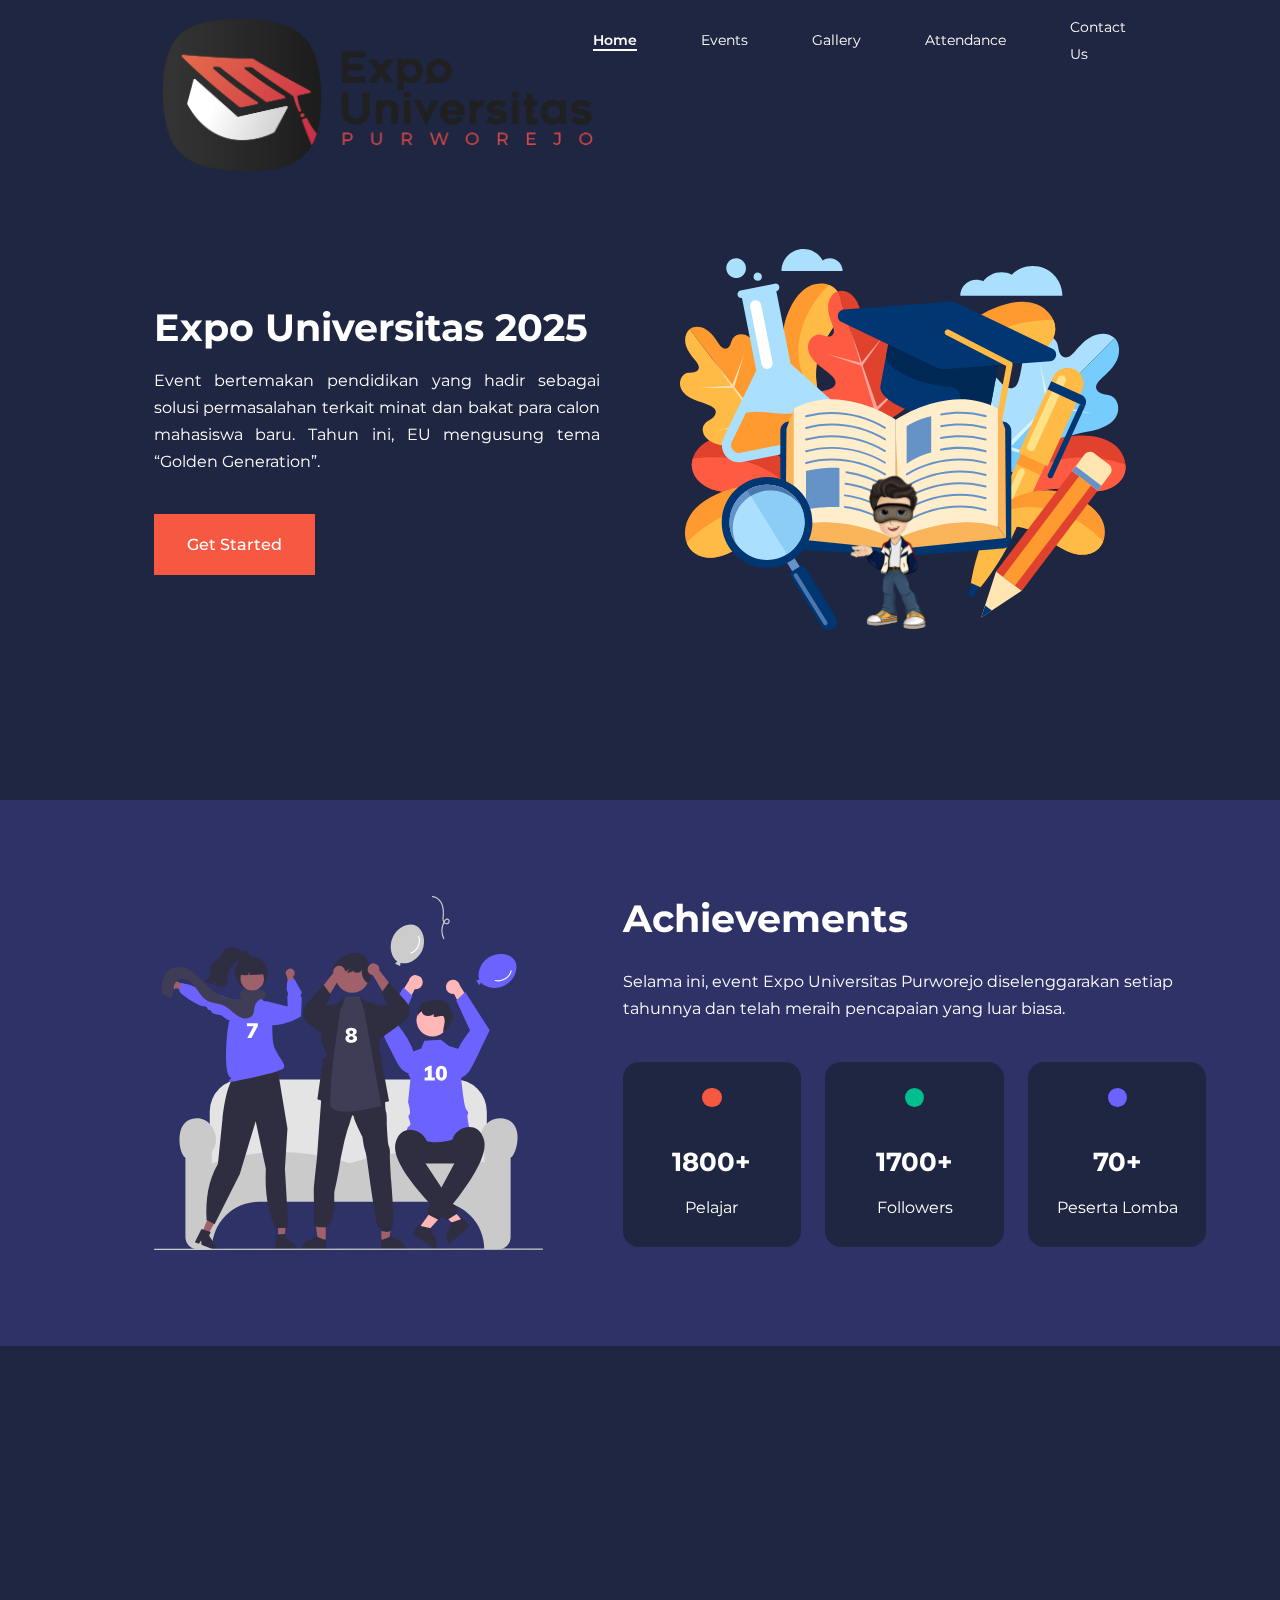
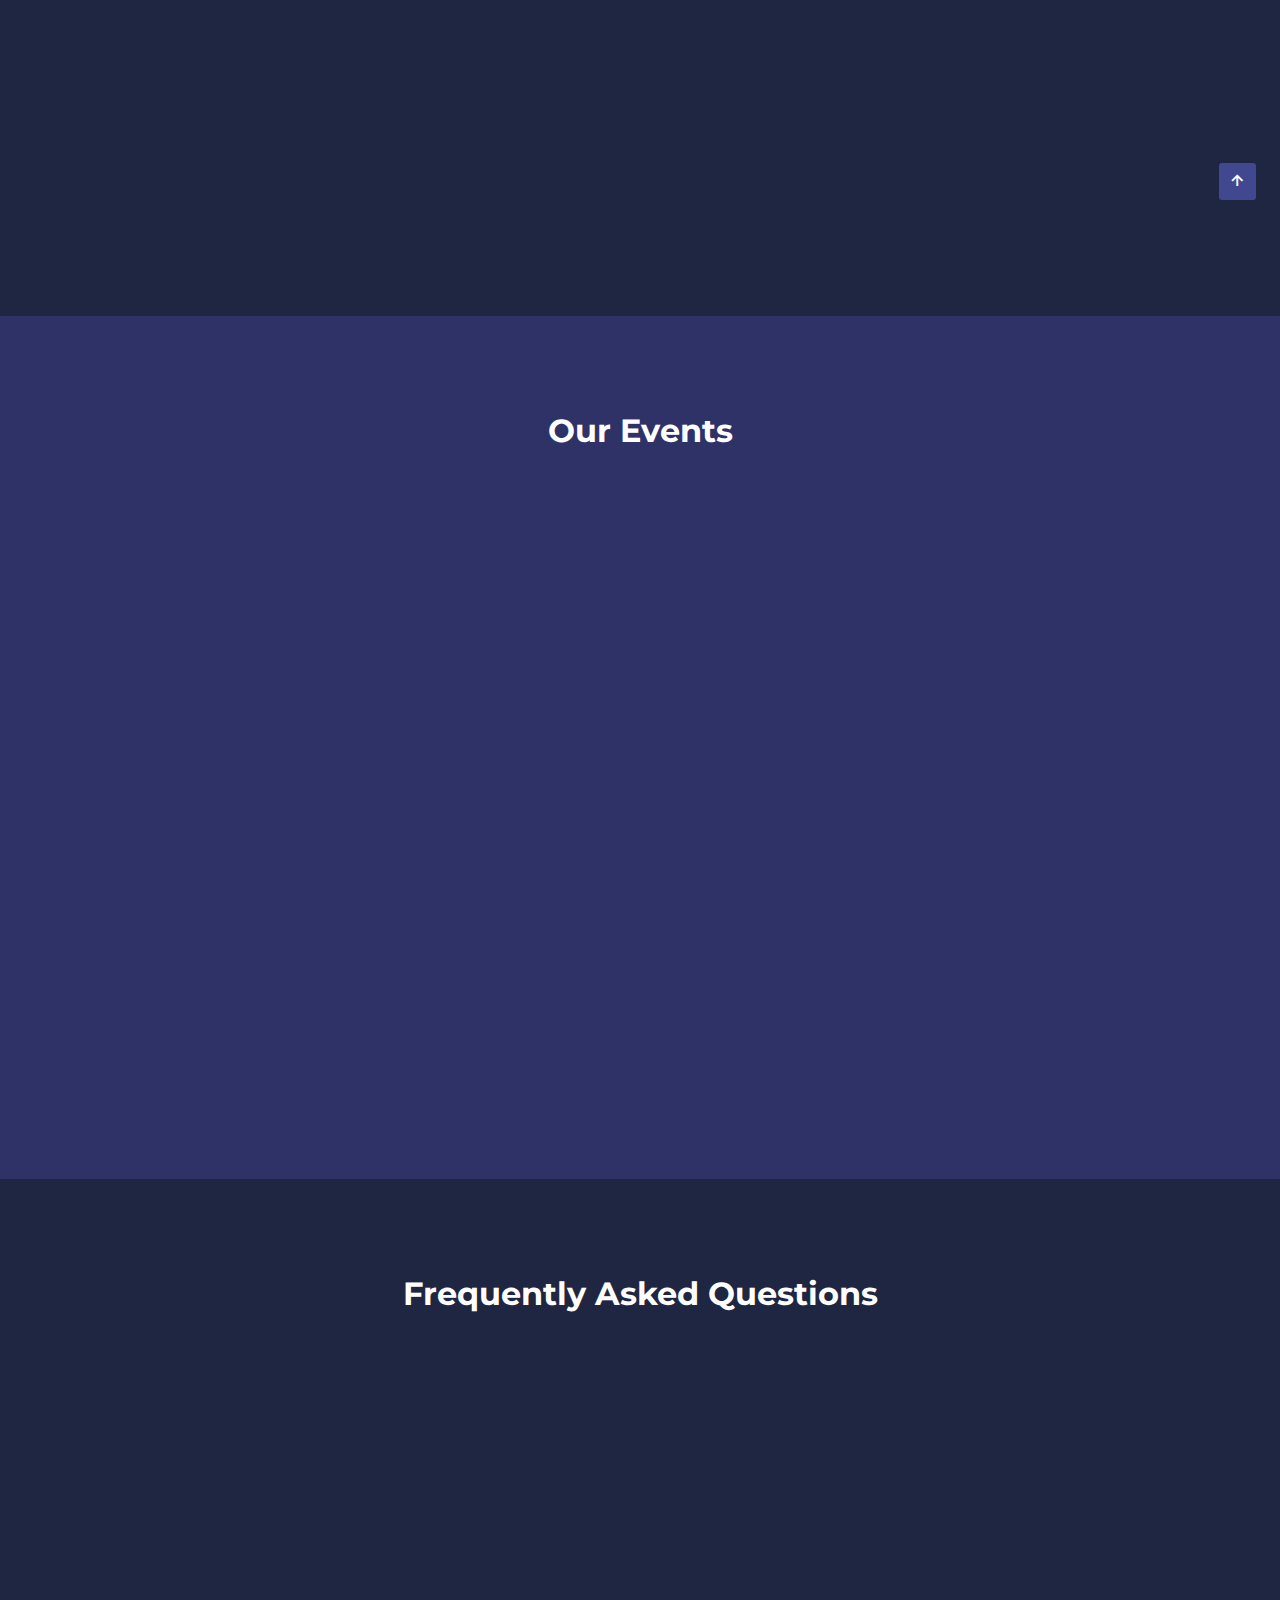
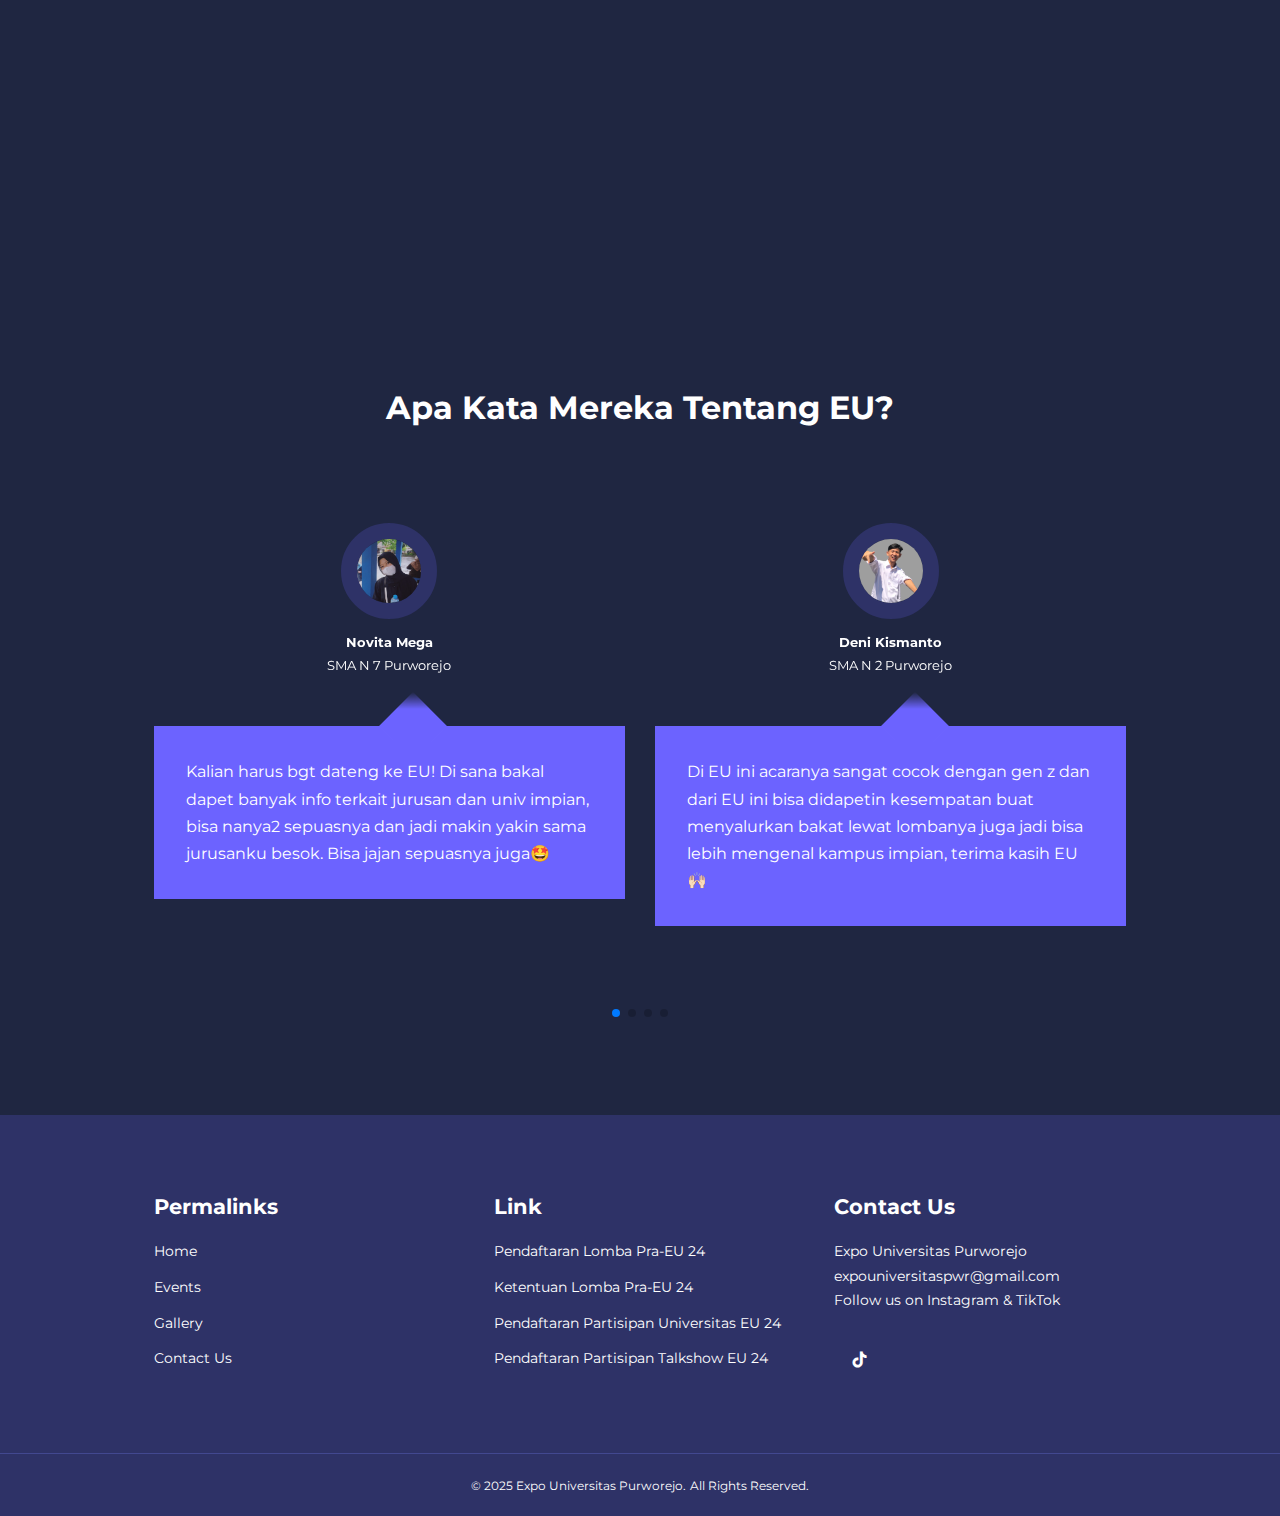
==== index.html @ 67b75760 "logo" ====
<!DOCTYPE html>
<html lang="en">
  <head>
    <meta charset="UTF-8" />
    <meta http-equiv="X-UA-Compatible" content="IE=edge" />
    <meta name="viewport" content="width=device-width, initial-scale=1.0" />
    <title>Expo Universitas 2025</title>

    <!--Icon Title-->
    <link rel="shorcut icon" href="./images/logoicon.png" />

    <!--Icon Scout CDN-->
    <link
      rel="stylesheet"
      href="https://unicons.iconscout.com/release/v4.0.0/css/line.css"
    />

    <!-- Box Icons (icon for tiktok only) -->
    <link
      href="https://unpkg.com/boxicons@2.1.4/css/boxicons.min.css"
      rel="stylesheet"
    />

    <!--Google Fonts-->
    <link rel="preconnect" href="https://fonts.googleapis.com" />
    <link rel="preconnect" href="https://fonts.gstatic.com" crossorigin />
    <link
      href="https://fonts.googleapis.com/css2?family=Montserrat:ital,wght@0,500;0,600;0,800;0,900;1,300;1,400&display=swap"
      rel="stylesheet"
    />

    <!--Swiper JS-->
    <link
      rel="stylesheet"
      href="https://cdn.jsdelivr.net/npm/swiper@8/swiper-bundle.min.css"
    />

    <link rel="stylesheet" href="./css/style.css" />
  </head>
  <body>
    <nav>
      <div class="container nav_container">
        <a class="navbar-brand" href="/">
          <img src="/images/logolama.png" alt="" />
        </a>
        <ul class="nav_menu">
          <li><a href="index.html" class="active_menu">Home</a></li>
          <li><a href="events.html">Events</a></li>
          <li><a href="gallery.html">Gallery</a></li>
          <li><a href="attendance.html">Attendance</a></li>
          <li><a href="contact.html">Contact Us</a></li>
        </ul>
        <button id="open-menu-button"><i class="uil uil-bars"></i></button>
        <button id="close-menu-button"><i class="uil uil-multiply"></i></button>
      </div>
    </nav>
    <!--=============================== END NAVBAR ======================================== -->

    <a href="#" class="scroll-top">
      <i class="bx bx-up-arrow-alt"></i>
    </a>
    <!--=============================== END SCROLL TOP ======================================== -->

    <header>
      <div class="container header_container">
        <div class="header_left">
          <h1>Expo Universitas 2025</h1>
          <p>
            Event bertemakan pendidikan yang hadir sebagai solusi permasalahan
            terkait minat dan bakat para calon mahasiswa baru. Tahun ini, EU
            mengusung tema “Golden Generation”.
          </p>
          <a href="events.html" class="btn btn-primary">Get Started</a>
        </div>

        <div class="header_right">
          <div class="header_right-image">
            <img src="./images/header-home.svg" alt="" />
          </div>
        </div>
      </div>
    </header>
    <!--=============================== END HEADER ======================================== -->

    <section class="about_achievements">
      <div class="container about_achievements-container">
        <div class="about_achievements-left">
          <img src="./images/about achievements.svg" alt="" />
        </div>

        <div class="about_achievements-right">
          <h1>Achievements</h1>
          <p>
            Selama ini, event Expo Universitas Purworejo diselenggarakan setiap
            tahunnya dan telah meraih pencapaian yang luar biasa.
          </p>
          <div class="achievements_cards">
            <article class="achievement_card">
              <span class="achievement_icon">
                <i class="uil uil-users-alt"></i>
              </span>
              <h3>1800+</h3>
              <p>Pelajar</p>
            </article>

            <article class="achievement_card">
              <span class="achievement_icon">
                <i class="uil uil-user-circle"></i>
              </span>
              <h3>1700+</h3>
              <p>Followers</p>
            </article>

            <article class="achievement_card">
              <span class="achievement_icon">
                <i class="uil uil-award"></i>
              </span>
              <h3>70+</h3>
              <p>Peserta Lomba</p>
            </article>
          </div>
        </div>
      </div>
    </section>

    <section class="about_coorperations">
      <div class="container about_coorperations-container">
        <div class="about_coorperation-left">
          <h1>Cooperation</h1>
          <p>
            Expo Universitas Purworejo telah bekerja sama dan dipercaya oleh
            banyak pihak dalam menyelenggarakan event setiap tahunnya.
          </p>
          <div class="coorperations_cards">
            <article class="coorperation_card">
              <span class="coorperation_icon">
                <i class="uil uil-university"></i>
              </span>
              <h3>25+</h3>
              <p>Universitas</p>
            </article>

            <article class="coorperation_card">
              <span class="coorperation_icon">
                <i class="uil uil-dollar-alt"></i>
              </span>
              <h3>15+</h3>
              <p>Sponsor</p>
            </article>

            <article class="coorperation_card">
              <span class="coorperation_icon">
                <i class="uil uil-user-arrows"></i>
              </span>
              <h3>13+</h3>
              <p>Media Partner</p>
            </article>
          </div>
        </div>

        <div class="about_coorperation-right">
          <img src="./images/about achievements.svg" />
        </div>
      </div>
    </section>
    <!--=============================== END ACHIEVEMENTS ======================================== -->

    <section class="courses">
      <h2>Our Events</h2>
      <div class="container courses_container">
        <article class="course_left">
          <div class="course_image">
            <img src="./images/lomba-banner.jpg" />
          </div>
          <div class="course_info">
            <h4>Lomba Expo Universitas 2025</h4>
            <p>
              Serangkaian perlombaan yang dilaksanakan sebelum pelaksanaan Expo
              Universitas Purworejo 2025. Terdapat tiga cabang lomba, yaitu
              poster digital, essay, dan konten video TikTok
            </p>
            <a href="events.html" class="btn btn-primary">Learn More</a>
          </div>
        </article>

        <article class="course_middle">
          <div class="course_image">
            <img src="./images/expo-banner.jpg" />
          </div>
          <div class="course_info">
            <h4>Expo Universitas Purworejo 2025</h4>
            <p>
              Event expo dari berbagai universitas di seluruh Indonesia. Mulai
              dari opening ceremony yang berisi parade universitas, penampilan
              tari, hingga talkshow dan pengumuman lomba
            </p>
            <a href="events.html#expo" class="btn btn-primary">Learn More</a>
          </div>
        </article>

        <article class="course_right">
          <div class="course_image">
            <img src="./images/talkshow-banner.jpg" />
          </div>
          <div class="course_info">
            <h4>Talkshow Expo Universitas Purworejo 2025</h4>
            <p>
              Talkshow yang diselenggarakan pada event Expo Universitas
              Purworejo 2025 dengan menghadirkan tamu pembicara yang super kece
            </p>
            <a href="events.html#talkshow" class="btn btn-primary"
              >Learn More</a
            >
          </div>
        </article>
      </div>
    </section>
    <!--=============================== END COURSE ======================================== -->

    <section class="faqs">
      <h2>Frequently Asked Questions</h2>
      <div class="container faqs_container">
        <article class="faq">
          <div class="faq_icon"><i class="uil uil-plus"></i></div>
          <div class="question_answer">
            <h4>Apakah untuk mengikuti lomba terdapat biaya pendaftaran?</h4>
            <p>
              Tidak. Perlombaan diadakan secara gratis tanpa dipungut biaya apa
              pun.
            </p>
          </div>
        </article>

        <article class="faq">
          <div class="faq_icon"><i class="uil uil-plus"></i></div>
          <div class="question_answer">
            <h4>Kapan Expo Universitas Purworejo akan dilaksanakan?</h4>
            <p>
              Expo Universitas Purworejo 2025 akan dilaksanakan pada tanggal
              13-14 Januari 2025 mendatang.
            </p>
          </div>
        </article>

        <article class="faq">
          <div class="faq_icon"><i class="uil uil-plus"></i></div>
          <div class="question_answer">
            <h4>Di mana acara Expo Universitas Purworejo dilaksanakan?</h4>
            <p>
              Expo Universitas Purworejo 2025 akan dilaksanakan di gedung Wisma
              Budaya SMAN 7 Purworejo.
            </p>
          </div>
        </article>

        <article class="faq">
          <div class="faq_icon"><i class="uil uil-plus"></i></div>
          <div class="question_answer">
            <h4>
              Apakah acara Expo Universitas Purworejo hanya ditujukan untuk
              pelajar?
            </h4>
            <p>
              Tentu tidak. Semua kalangan mulai dari pelajar, mahasiswa, hingga
              masyarakat umum diperbolehkan untuk menghadiri acara.
            </p>
          </div>
        </article>

        <article class="faq">
          <div class="faq_icon"><i class="uil uil-plus"></i></div>
          <div class="question_answer">
            <h4>Berapa harga tiket masuk ke Expo Universitas Purworejo?</h4>
            <p>
              Gratis. Tidak ada HTM untuk mengunjungi Expo Universitas Purworejo
              2025.
            </p>
          </div>
        </article>

        <article class="faq">
          <div class="faq_icon"><i class="uil uil-plus"></i></div>
          <div class="question_answer">
            <h4>Berapa banyak jumlah stand universitas yang ada?</h4>
            <p>
              Pada Expo Universitas Purworejo 2025 ini, terdapat 25+ stand
              universitas dari seluruh Indonesia.
            </p>
          </div>
        </article>
      </div>
    </section>

    <!--=============================== END FAQS ======================================== -->

    <section class="container testimonials_container swiper mySwiper">
      <h2>Apa Kata Mereka Tentang EU?</h2>
      <div class="swiper-wrapper">
        <article class="testimonial swiper-slide">
          <div class="avatar">
            <img src="./images/novitamega.jpg" />
          </div>
          <div class="testimonial_info">
            <h5>Novita Mega</h5>
            <small>SMA N 7 Purworejo</small>
          </div>
          <div class="testimonial_body">
            <p>
              Kalian harus bgt dateng ke EU! Di sana bakal dapet banyak info
              terkait jurusan dan univ impian, bisa nanya2 sepuasnya dan jadi
              makin yakin sama jurusanku besok. Bisa jajan sepuasnya juga🤩
            </p>
          </div>
        </article>

        <article class="testimonial swiper-slide">
          <div class="avatar">
            <img src="./images/deniskismanto.jpg" />
          </div>
          <div class="testimonial_info">
            <h5>Deni Kismanto</h5>
            <small>SMA N 2 Purworejo</small>
          </div>
          <div class="testimonial_body">
            <p>
              Di EU ini acaranya sangat cocok dengan gen z dan dari EU ini bisa
              didapetin kesempatan buat menyalurkan bakat lewat lombanya juga
              jadi bisa lebih mengenal kampus impian, terima kasih EU🙌🏻
            </p>
          </div>
        </article>

        <article class="testimonial swiper-slide">
          <div class="avatar">
            <img src="./images/aqilarizqyandra.jpg" />
          </div>
          <div class="testimonial_info">
            <h5>Aqila Rizqyandra</h5>
            <small>SMA N 1 Purworejo</small>
          </div>
          <div class="testimonial_body">
            <p>
              EU 2024 asikkk bangettt. Di sini aku jadi bisa dapetin banyak
              banget insight baru tentang universitas-universitas dan jadi punya
              gambaran tentang serba serbi masuk perguruan tinggi. Selain itu,
              aku juga dapet banyak pengalaman dan pastinya temen-temen baru
              yang super asik dari sekolah-sekolah lain👏🏻👏🏻👏🏻
            </p>
          </div>
        </article>

        <article class="testimonial swiper-slide">
          <div class="avatar">
            <img src="./images/upikmaulia.jpg" />
          </div>
          <div class="testimonial_info">
            <h5>Upik Maulia</h5>
            <small>SMK N 2 Purworejo</small>
          </div>
          <div class="testimonial_body">
            <p>
              EU 2024 seru polll. Stand univnya lucu-lucu, kakaknya jelasin juga
              sabar + jelas bangett. Cocok banget buat nambah-nambah informasi
              terkait universitas yang ada. Acara talk show juga seru dan
              kondusif jadi kita enjoy ngikutinnya. Dapet temen baru juga dari
              SMA/SMK lainnya. Paling penting stand makanannya enak-enak
              bangettt🥳🥳
            </p>
          </div>
        </article>

        <article class="testimonial swiper-slide">
          <div class="avatar">
            <img src="./images/fitriayu.jpg" />
          </div>
          <div class="testimonial_info">
            <h5>Fitri Ayu</h5>
            <small>SMA N 2 Purworejo</small>
          </div>
          <div class="testimonial_body">
            <p>
              Acara EXPO ini cukup seru karena ditujukan untuk para calon
              mahasiswa yang mau meneruskan ke PTN/PTS yang diimpikan sehingga
              kita bisa tanya jawab secara langsung dengan kakak-kakak yang
              bertugas. Selain itu, juga ada talkshow yang sangat inspiratif dan
              perlombaan menarik untuk ajang kembangkan bakat. Jadi, aku harap
              event EXPO ini terus berlanjut dan nggak mati, juga diharapkan
              lebih bagus dan kreatif.
            </p>
          </div>
        </article>
      </div>
      <div class="swiper-pagination"></div>
    </section>

    <!--=============================== END FAQS ======================================== -->

    <footer>
      <div class="container footer_container">
        <div class="footer_2">
          <h4>Permalinks</h4>
          <ul class="permalinks">
            <li><a href="index.html">Home</a></li>
            <li><a href="events.html">Events</a></li>
            <li><a href="gallery.html">Gallery</a></li>
            <li><a href="contact.html">Contact Us</a></li>
          </ul>
        </div>

        <div class="footer_3">
          <h4>Link</h4>
          <ul class="privacy">
            <li>
              <a
                href="https://bit.ly/PendaftaranLombaExpoUniversitas2025"
                target="_blank"
                >Pendaftaran Lomba Pra-EU 24</a
              >
            </li>
            <li>
              <a href="https://bit.ly/KetentuanLombaPraEU24" target="_blank"
                >Ketentuan Lomba Pra-EU 24</a
              >
            </li>
            <li>
              <a
                href="https://bit.ly/PendaftaranPartisipanUniversitasEU24"
                target="_blank"
                >Pendaftaran Partisipan Universitas EU 24</a
              >
            </li>
            <li>
              <a href="https://bit.ly/RegistrasiTalkshowEU24" target="_blank"
                >Pendaftaran Partisipan Talkshow EU 24</a
              >
            </li>
          </ul>
        </div>

        <div class="footer_4">
          <h4>Contact Us</h4>
          <p>Expo Universitas Purworejo</p>
          <p>expouniversitaspwr@gmail.com</p>
          <p>Follow us on Instagram & TikTok</p>

          <ul class="footer_socials">
            <li>
              <a
                href="https://www.instagram.com/expouniversitas2025/"
                target="_blank"
                ><i class="uil uil-instagram"></i
              ></a>
            </li>
            <li>
              <a
                href="https://www.tiktok.com/@expouniv_purworejo"
                target="_blank"
                ><i class="bx bxl-tiktok"></i
              ></a>
            </li>
            <li>
              <a href="https://www.youtube.com/" target="_blank"
                ><i class="uil uil-youtube"></i
              ></a>
            </li>
          </ul>
        </div>
      </div>
      <div class="footer_copyright">
        <small>&copy; 2025 Expo Universitas Purworejo.</small>
        <small> All Rights Reserved.</small>
      </div>
    </footer>

    <!-- Swiper JS -->
    <script src="https://cdn.jsdelivr.net/npm/swiper@8/swiper-bundle.min.js"></script>

    <!-- Scroll Reveal JS -->
    <script src="./scrollreveal.min.js"></script>

    <!-- Main JS -->
    <script src="./main.js"></script>

    <script>
      var swiper = new Swiper(".mySwiper", {
        slidesPerView: 1,
        spaceBetween: 30,
        freeMode: true,
        pagination: {
          el: ".swiper-pagination",
          clickable: true,
        },
        //when screen width is >= 600px
        breakpoints: {
          600: {
            slidesPerView: 2,
          },
        },
      });
    </script>
  </body>
</html>
---- css/style.css ----
* {
  margin: 0;
  padding: 0;
  border: 0;
  outline: 0;
  text-decoration: none;
  list-style: none;
  box-sizing: border-box;
}

:root {
  --color-primary: #6c63ff;
  --color-success: #00bf8e;
  --color-warning: #f7c94b;
  --color-danger: #f75842;
  --color-danger-variant: rgba(247, 88, 66, 0.4);
  --color-white: #fff;
  --color-light: rgba(255, 255, 255, 0.7);
  --color-black: #000;
  --color-bg: #1f2641;
  --color-bg1: #2e3267;
  --color-bg2: #424890;

  --container-width-lg: 76%;
  --container-width-md: 90%;
  --container-width-sm: 94%;

  --transition: all 400ms ease;
}

html {
  scroll-behavior: smooth;
}

body {
  font-family: "Montserrat", sans-serif;
  line-height: 1.7;
  color: var(--color-white);
  background: var(--color-bg);
}

.container {
  width: var(--container-width-lg);
  margin: 0 auto;
}

section {
  padding: 6rem 0;
}

section h2 {
  text-align: center;
  margin-bottom: 4rem;
}

h1,
h2,
h3,
h4,
h5 {
  line-height: 1.2;
}

h1 {
  font-size: 2.4rem;
}

h2 {
  font-size: 2rem;
}

h3 {
  font-size: 1.6rem;
}

h4 {
  font-size: 1.3rem;
}

a {
  color: var(--color-white);
}

img {
  width: 100%;
  display: block;
  object-fit: cover;
}

.btn {
  display: inline-block;
  background: var(--color-white);
  color: var(--color-black);
  padding: 1rem 2rem;
  border: 1px solid transparent;
  font-weight: 500;
  transition: var(--transition);
}

.btn:hover {
  background: transparent;
  color: var(--color-white);
  border-color: var(--color-white);
}

.btn-primary {
  background: var(--color-danger);
  color: var(--color-white);
}

.btn-secondary {
  background: transparent;
  color: var(--color-white);
}

/* ========================== NAVBAR ========================== */

nav {
  background: transparent;
  width: 100vw;
  height: 5rem;
  position: fixed;
  top: 0;
  z-index: 11;
}

/* change navbar styles on scroll using javascript */

.window-scroll {
  background: var(--color-primary);
  box-shadow: 0 1rem 2rem rgba(0, 0, 0, 0.2);
}

.nav_container {
  height: 100%;
  display: flex;
  justify-content: space-between;
  align-items: center;
}

.navbar-brand {
  height : 54px; 
  width : auto;
}

nav button {
  display: none;
}

.nav_menu {
  display: flex;
  align-items: center;
  gap: 4rem;
}

.nav_menu a {
  font-size: 0.9rem;
  transition: var(--transition);
}

.nav_menu a:hover {
  color: var(--color-bg2);
}

.nav_menu .active_menu {
  font-weight: 600;
  border-bottom: 2px solid white;
}

/* ---- SCROLL TOP ---- */
.scroll-top {
  position: fixed;
  bottom: -100%;
  right: 1.5rem;
}

.scroll-top .bx {
  padding: 8px;
  font-size: 1.3rem;
  color: var(--color-white);
  background: var(--color-bg2);
  border-radius: 0.2rem;
}

.scroll-top .bx:hover {
  background: var(--color-bg1);
  transition: 0.3s;
}

.scroll-active {
  bottom: 2rem;
  transition: 0.3s;
}

/* ========================== HEADER ========================== */
header {
  position: relative;
  top: 5rem;
  overflow: hidden;
  height: 80vh;
  margin-bottom: 5rem;
  text-align: justify;
}

.header_container {
  display: grid;
  grid-template-columns: 1fr 1fr;
  align-items: center;
  gap: 5rem;
  height: 100%;
}

.header_left p {
  margin: 1rem 0 2.4rem;
}

/* ========================== ACHIEVEMENTS ========================== */
.about_achievements {
  margin-top: 3rem;
  background: var(--color-bg1);
}

.about_coorperations {
  margin-top: 1.5rem;
}

.about_achievements-container {
  display: grid;
  grid-template-columns: 40% 60%;
  gap: 5rem;
}

.about_coorperations-container {
  display: grid;
  grid-template-columns: 60% 40%;
  gap: 5rem;
}

.about_achievements-right > p {
  margin: 1.6rem 0 2.5rem;
}

.about_coorperation-left > p {
  margin: 1.6rem 0 2.5rem;
}

.achievements_cards,
.coorperations_cards {
  display: grid;
  grid-template-columns: repeat(3, 1fr);
  gap: 1.5rem;
}

.achievement_card {
  background: var(--color-bg);
  padding: 1.6rem;
  border-radius: 1rem;
  text-align: center;
  transition: var(--transition);
}
.coorperation_card {
  background: var(--color-bg1);
  padding: 1.6rem;
  border-radius: 1rem;
  text-align: center;
  transition: var(--transition);
}

.achievement_card:hover,
.coorperation_card:hover {
  background: var(--color-bg2);
  box-shadow: 0 3rem 3rem rgba(0, 0, 0, 0.3);
}

.achievement_icon,
.coorperation_icon {
  background: var(--color-danger);
  padding: 0.6rem;
  border-radius: 1rem;
  display: inline-block;
  margin-bottom: 2rem;
  font-size: 2rem;
}

.achievement_card:nth-child(2) .achievement_icon,
.coorperation_card:nth-child(2) .coorperation_icon {
  background: var(--color-success);
}

.achievement_card:nth-child(3) .achievement_icon,
.coorperation_card:nth-child(3) .coorperation_icon {
  background: var(--color-primary);
}

.achievement_card p,
.coorperation_card p {
  margin-top: 1rem;
}

/* ========================== POPULAR COURSE ========================== */
.courses {
  background: var(--color-bg1);
}

.courses_container {
  display: grid;
  grid-template-columns: repeat(3, 1fr);
  gap: 2rem;
}

.course_left {
  background: var(--color-bg);
  text-align: center;
  border: 1px solid transparent;
  transition: var(--transition);
}

.course_middle {
  background: var(--color-bg);
  text-align: center;
  border: 1px solid transparent;
  transition: var(--transition);
}

.course_right {
  background: var(--color-bg);
  text-align: center;
  border: 1px solid transparent;
  transition: var(--transition);
}

.course_left:hover {
  background: transparent;
  border-color: var(--color-primary);
}

.course_middle:hover {
  background: transparent;
  border-color: var(--color-primary);
}

.course_right:hover {
  background: transparent;
  border-color: var(--color-primary);
}

.course_info {
  padding: 2rem;
}

.course_info p {
  margin: 1.2rem 0 2rem;
  font-size: 0.9rem;
}

/* ========================== FAQs ========================== */
.faqs {
  background: var(--color-bg);
}

.faqs_container {
  display: grid;
  grid-template-columns: 1fr 1fr;
  gap: 1rem;
}

.faq {
  padding: 2rem;
  display: flex;
  align-items: center;
  gap: 1.4rem;
  height: fit-content;
  background-color: var(--color-primary);
  cursor: pointer;
}

.faq h4 {
  font-size: 1rem;
  line-height: 2.2;
}

.faq_icon {
  align-self: flex-start;
  font-size: 1.2rem;
}

.faq p {
  margin-top: 0.8rem;
  display: none;
}

.faq.open p {
  display: block;
}

/* ========================== TESTIMONIALS ========================== */
.testimonials_container {
  overflow-x: hidden;
  position: relative;
  margin-top: 5rem;
  margin-bottom: 5rem;
}

.testimonial {
  padding-top: 2rem;
}

.avatar {
  width: 6rem;
  height: 6rem;
  border-radius: 50%;
  overflow: hidden;
  margin: 0 auto 1rem;
  border: 1rem solid var(--color-bg1);
}

.testimonial_info {
  text-align: center;
}

.testimonial_body {
  background: var(--color-primary);
  padding: 2rem;
  margin-top: 3rem;
  position: relative;
}

.testimonial_body::before {
  content: "";
  display: block;
  background: linear-gradient(
    135deg,
    transparent,
    var(--color-primary),
    var(--color-primary),
    var(--color-primary),
    var(--color-primary)
  );
  width: 3rem;
  height: 3rem;
  position: absolute;
  left: 50%;
  top: -1.5rem;
  transform: rotate(45deg);
}

/* ========================== FOOTER ========================== */
footer {
  background: var(--color-bg1);
  padding-top: 5rem;
  font-size: 0.9rem;
}

.footer_container {
  display: grid;
  grid-template-columns: repeat(3, 1fr);
  gap: 3rem;
}

.footer_container > div h4 {
  margin-bottom: 1.2rem;
}

.footer_1 p {
  margin: 0 0 2rem;
}

footer ul li {
  margin-bottom: 0.7rem;
}

footer ul li a:hover {
  text-decoration: underline;
}

.footer_socials {
  display: flex;
  gap: 1rem;
  font-size: 1.2rem;
  margin-top: 2rem;
}

.footer_copyright {
  text-align: center;
  margin-top: 4rem;
  padding: 1.2rem 0;
  border-top: 1px solid var(--color-bg2);
}

/* ============== MEDIA QUERY (TABLETS) =============== */

@media screen and (max-width: 1024px) {
  .container {
    width: var(--container-width-md);
  }

  h1 {
    font-size: 2.2rem;
  }

  h2 {
    font-size: 1.7rem;
  }

  h3 {
    font-size: 1.4rem;
  }

  h4 {
    font-size: 1.2rem;
  }

  /* ================ NAVBAR ====================*/
  nav button {
    display: inline-block;
    background: transparent;
    font-size: 1.8rem;
    color: var(--color-white);
    cursor: pointer;
  }

  nav button#close-menu-button {
    display: none;
  }

  .nav_menu {
    position: fixed;
    top: 5rem;
    right: 5%;
    height: fit-content;
    width: 18rem;
    flex-direction: column;
    gap: 0;
    display: none;
  }

  .nav_menu li {
    width: 100%;
    height: 5.8rem;
    /* animation: animateNavItems 400ms linear forwards;
    transform-origin: top right;
    opacity: 0; */
  }

  /* .nav_menu li:nth-child(2) {
    animation-delay: 200ms;
  }

  .nav_menu li:nth-child(3) {
    animation-delay: 400ms;
  }

  .nav_menu li:nth-child(4) {
    animation-delay: 600ms;
  }

  .nav_menu li:nth-child(5) {
    animation-delay: 800ms;
  }

  @keyframes animateNavItems {
    0% {
      transform: rotateZ(-90deg) rotateX(90deg) scale(0.1);
    }

    100% {
      transform: rotateZ(0) rotateX(0) scale(1);
      opacity: 1;
    }
  } */

  .nav_menu li a {
    background: var(--color-primary);
    box-shadow: -4rem 6rem 10rem rgba(0, 0, 0, 0.4);
    width: 100%;
    height: 100%;
    display: grid;
    place-items: center;
  }

  .nav_menu li a:hover {
    background: var(--color-bg2);
    color: var(--color-white);
  }

  /* ================ HEADER ====================*/
  header {
    height: 100%;
    margin-bottom: 4rem;
  }

  .header_container {
    gap: 0;
    padding-bottom: 3rem;
  }

  /* ================ POPULAR COURSES ====================*/
  .courses {
    margin-top: 0;
  }

  .courses_container {
    grid-template-columns: 1fr 1fr;
  }

  /* ================ FAQs ====================*/
  .faqs_container {
    grid-template-columns: 1fr;
  }

  .faq {
    padding: 1.5rem;
  }

  /* ================ FOOTER ====================*/
  .footer_container {
    grid-template-columns: 1fr 1fr;
  }
}

/* ============== MEDIA QUERY (PHONES) =============== */
@media screen and (max-width: 600px) {
  .container {
    width: var(--container-width-sm);
    overflow-x: hidden;
  }

  /* ================ NAVBAR ====================*/
  .nav_menu {
    right: 3%;
  }

  /* ================ HEADER ====================*/
  header {
    height: 100vh;
  }

  .header_container {
    grid-template-columns: 1fr;
    text-align: center;
    margin-top: 0;
  }

  .header_left p {
    margin-bottom: 1.3rem;
  }

  /* ================ ACHIEVEMENTS ====================*/
  .achievements_cards,
  .coorperations_cards {
    grid-template-columns: 1fr 1fr;
    gap: 0.7rem;
  }

  .about_achievements-container {
    overflow: hidden;
  }

  /* ================ POPULAR COURSES ====================*/
  .courses_container {
    grid-template-columns: 1fr;
  }

  /* ================ TETIMONIALS ====================*/
  .testimonial_body {
    padding: 1.2rem;
  }

  /* ================ FOOTER ====================*/
  .footer_container {
    grid-template-columns: 1fr;
    text-align: center;
    gap: 2rem;
  }

  .footer_1 p {
    margin: 1rem auto;
  }

  .footer_socials {
    justify-content: center;
  }
}

/* ACHIEVEMENT RESPONSIVE */
@media screen and (max-width: 1024px) {
  .about_achievements,
  .abouot_coorperatons {
    margin-top: 2rem;
  }

  .about_achievements-container,
  .about_coorperations-container {
    grid-template-columns: 1fr;
    gap: 4rem;
  }

  .about_achievements-left,
  .about_coorperations-right {
    width: 80%;
    margin: 0 auto;
  }

  .team_container {
    grid-template-columns: repeat(3, 1fr);
    gap: 1.5rem;
  }

  .team_member {
    padding: 1rem;
  }
}
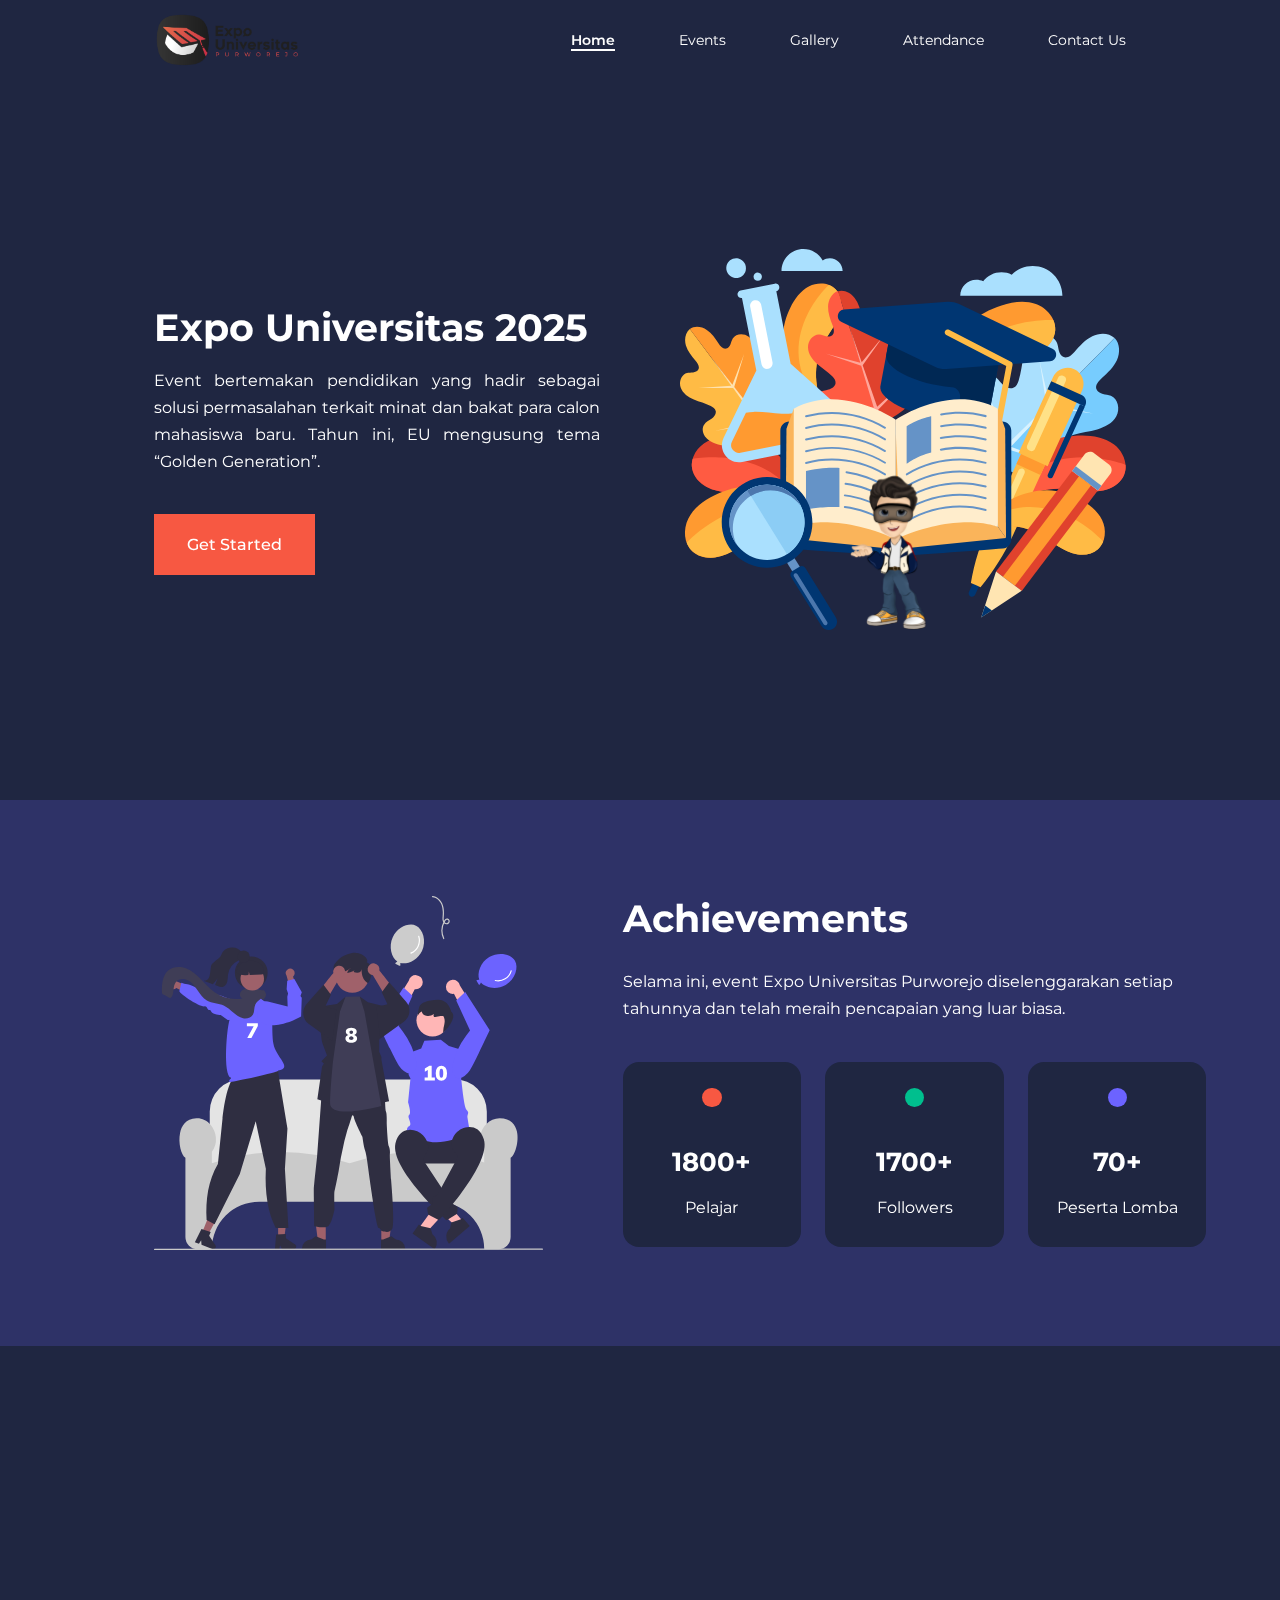
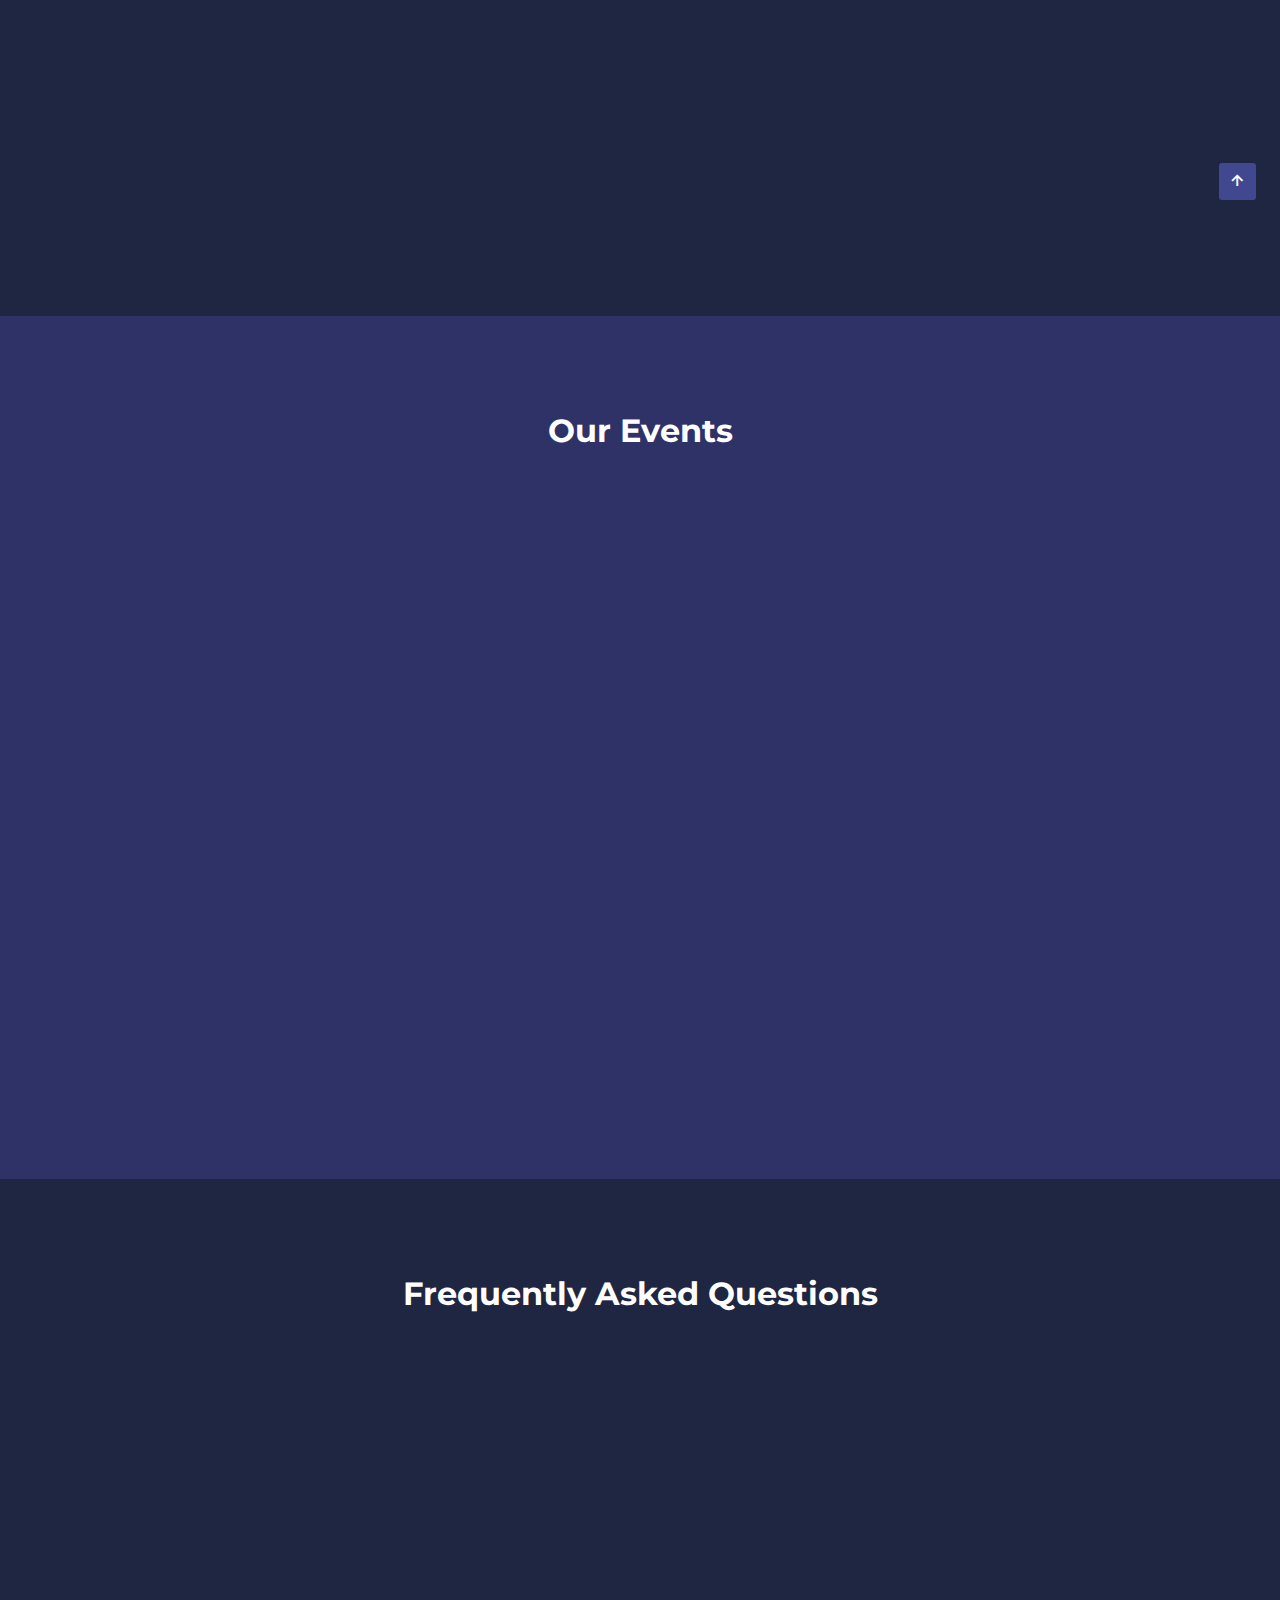
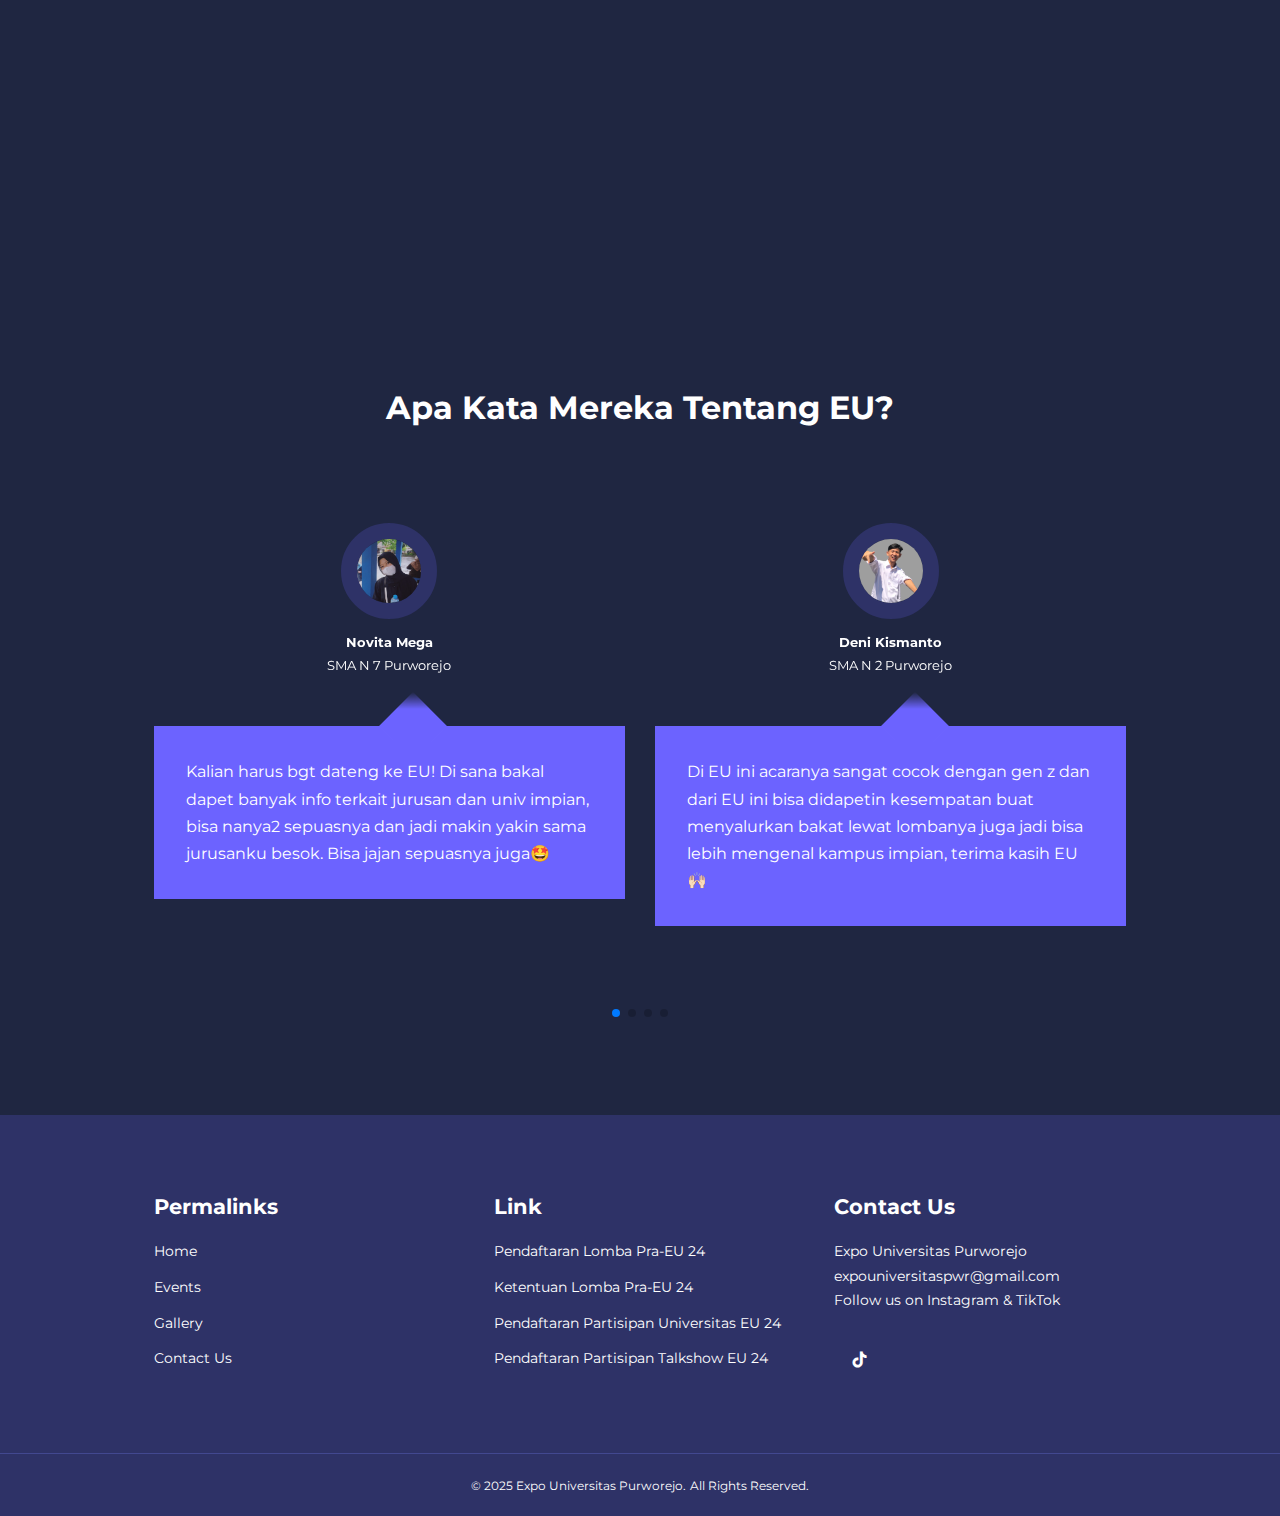
==== commit 04a8fb01: "logo" ====
--- a/index.html
+++ b/index.html
@@ -41,7 +41,7 @@
     <nav>
       <div class="container nav_container">
         <a class="navbar-brand" href="/">
-          <img src="/images/logolama.png" alt="" />
+          <img src="/images/logolama.png" alt="" height="54px" width="auto"/>
         </a>
         <ul class="nav_menu">
           <li><a href="index.html" class="active_menu">Home</a></li>
--- a/css/style.css
+++ b/css/style.css
@@ -136,11 +136,6 @@
   display: flex;
   justify-content: space-between;
   align-items: center;
-}
-
-.navbar-brand {
-  height : 54px; 
-  width : auto;
 }
 
 nav button {
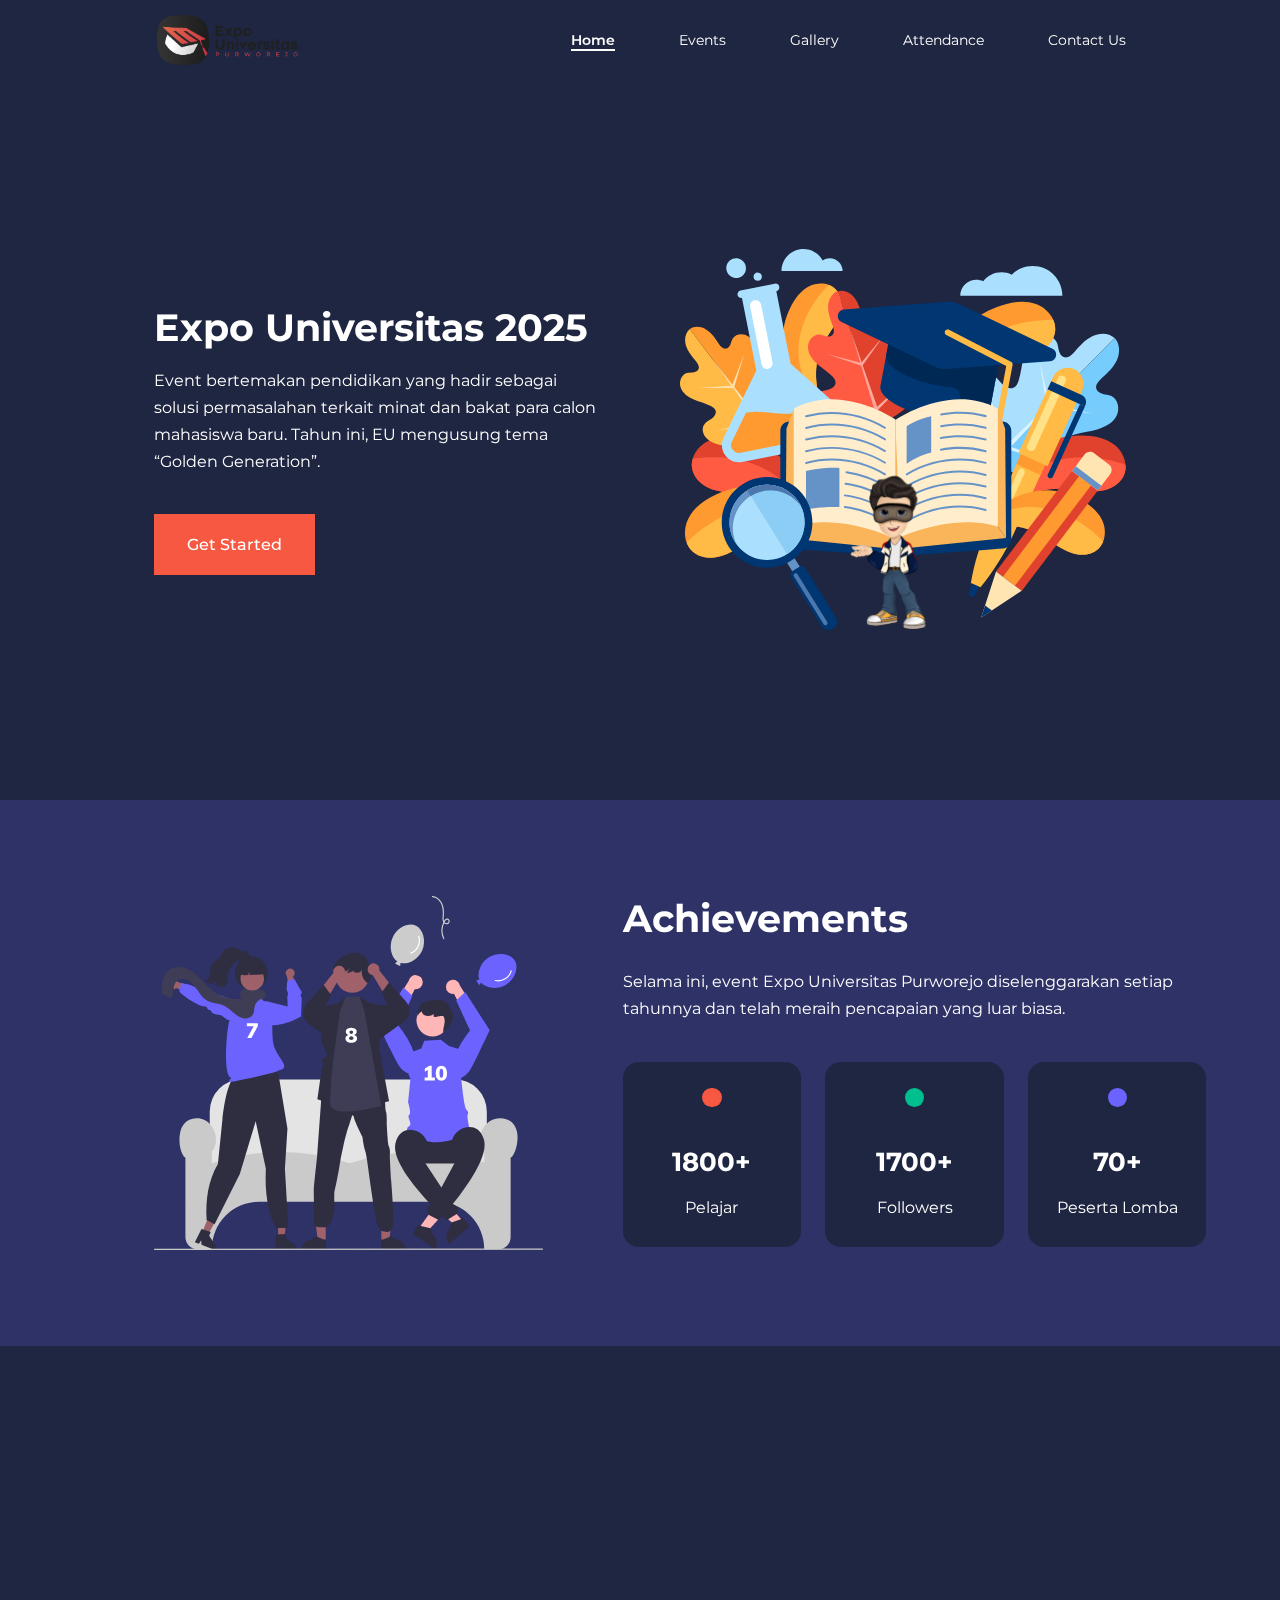
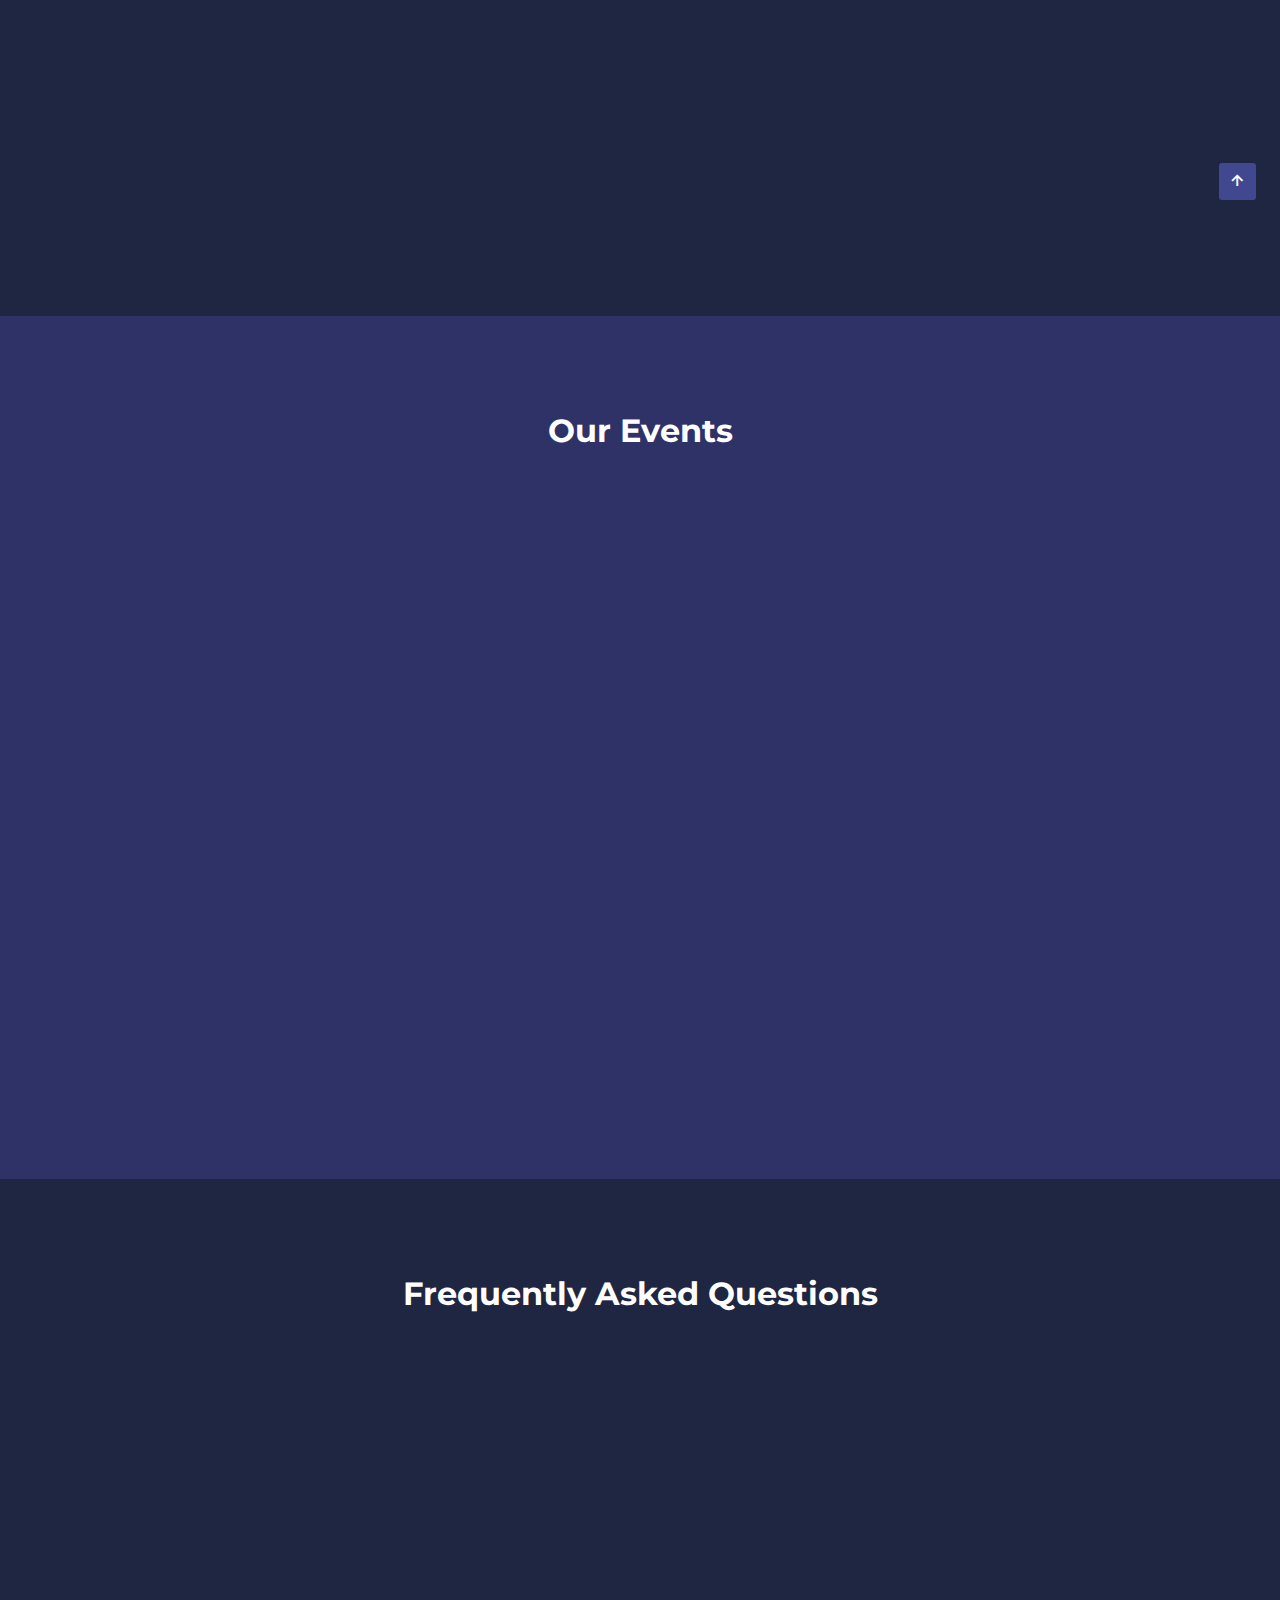
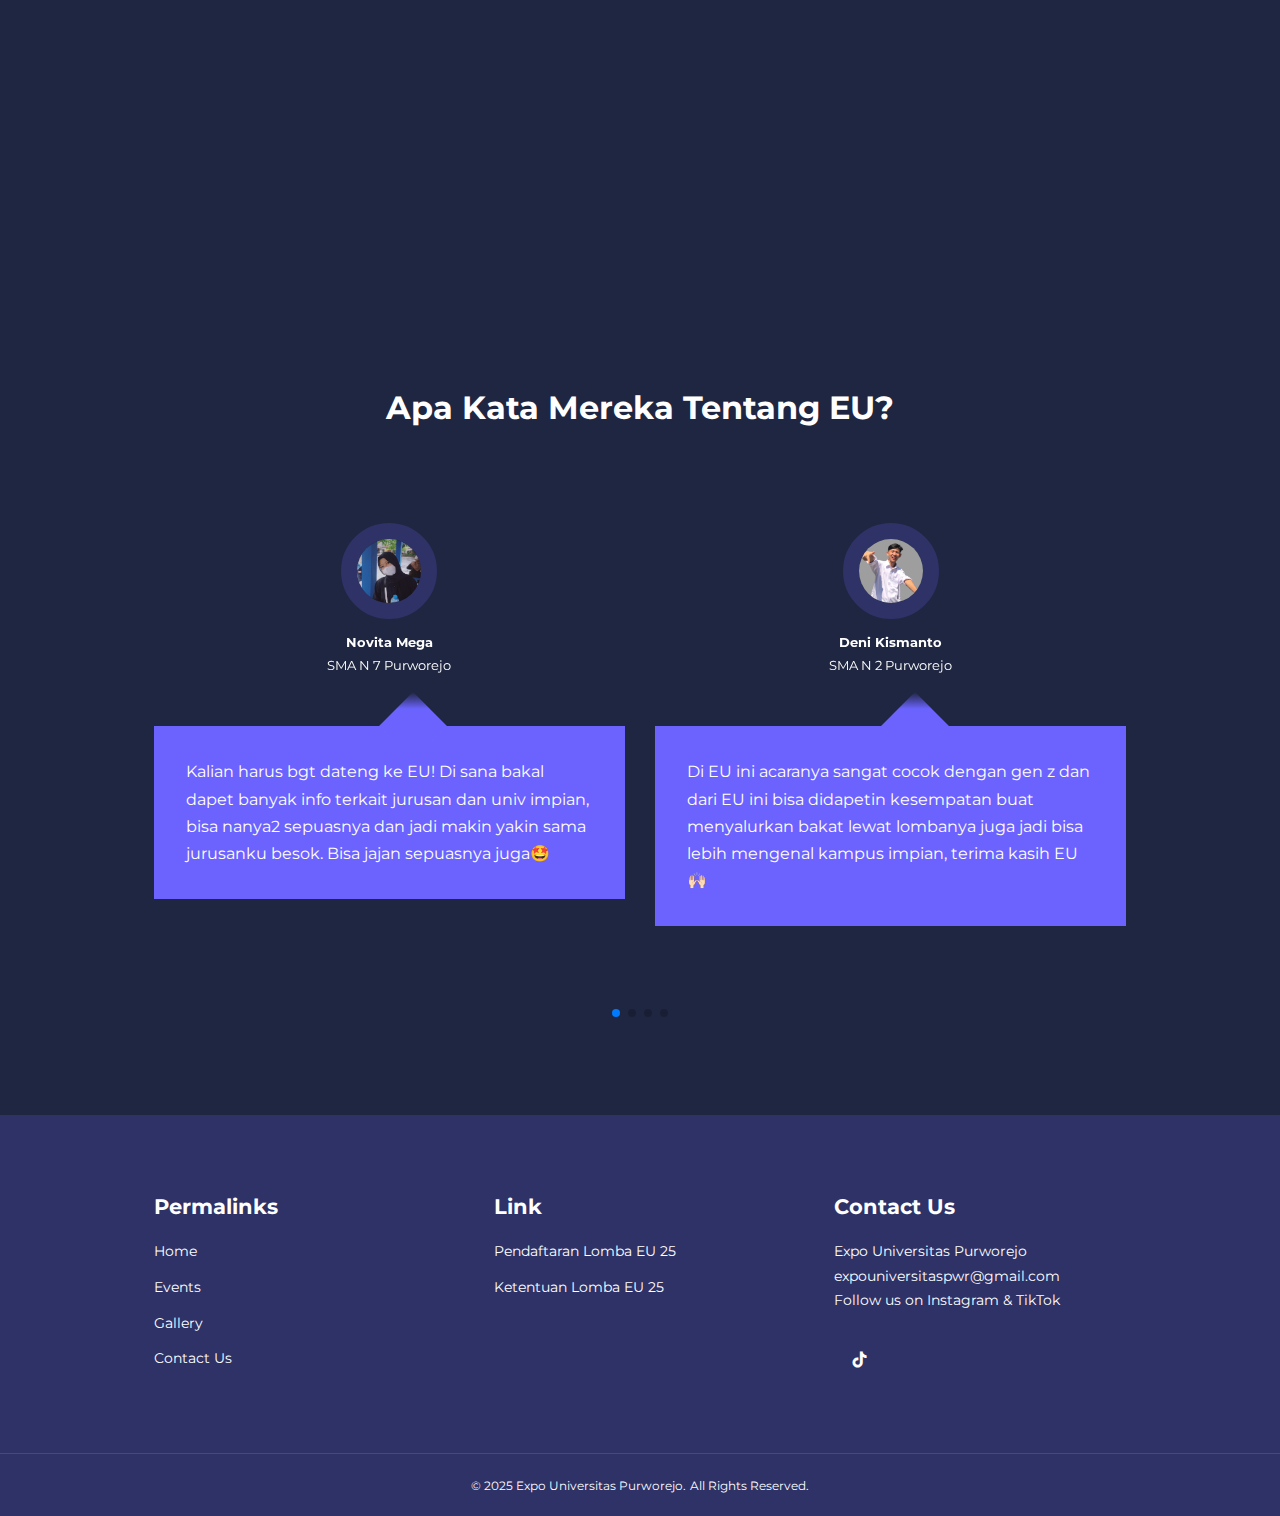
==== commit 420f57b9: "add link lomba" ====
--- a/index.html
+++ b/index.html
@@ -41,7 +41,7 @@
     <nav>
       <div class="container nav_container">
         <a class="navbar-brand" href="/">
-          <img src="/images/logolama.png" alt="" height="54px" width="auto"/>
+          <img src="/images/logolama.png" alt="" height="54px" width="auto" />
         </a>
         <ul class="nav_menu">
           <li><a href="index.html" class="active_menu">Home</a></li>
@@ -411,18 +411,16 @@
           <h4>Link</h4>
           <ul class="privacy">
             <li>
-              <a
-                href="https://bit.ly/PendaftaranLombaExpoUniversitas2025"
-                target="_blank"
-                >Pendaftaran Lomba Pra-EU 24</a
+              <a href="https://bit.ly/PendaftaranLombaEU2025" target="_blank"
+                >Pendaftaran Lomba EU 25</a
               >
             </li>
             <li>
-              <a href="https://bit.ly/KetentuanLombaPraEU24" target="_blank"
-                >Ketentuan Lomba Pra-EU 24</a
+              <a href="https://bit.ly/KetentuanLombaEU25" target="_blank"
+                >Ketentuan Lomba EU 25</a
               >
             </li>
-            <li>
+            <!-- <li>
               <a
                 href="https://bit.ly/PendaftaranPartisipanUniversitasEU24"
                 target="_blank"
@@ -433,7 +431,7 @@
               <a href="https://bit.ly/RegistrasiTalkshowEU24" target="_blank"
                 >Pendaftaran Partisipan Talkshow EU 24</a
               >
-            </li>
+            </li> -->
           </ul>
         </div>
 
--- a/css/style.css
+++ b/css/style.css
@@ -111,6 +111,7 @@
 .btn-secondary {
   background: transparent;
   color: var(--color-white);
+  border: 1px solid var(--color-white);
 }
 
 /* ========================== NAVBAR ========================== */
@@ -194,7 +195,6 @@
   overflow: hidden;
   height: 80vh;
   margin-bottom: 5rem;
-  text-align: justify;
 }
 
 .header_container {
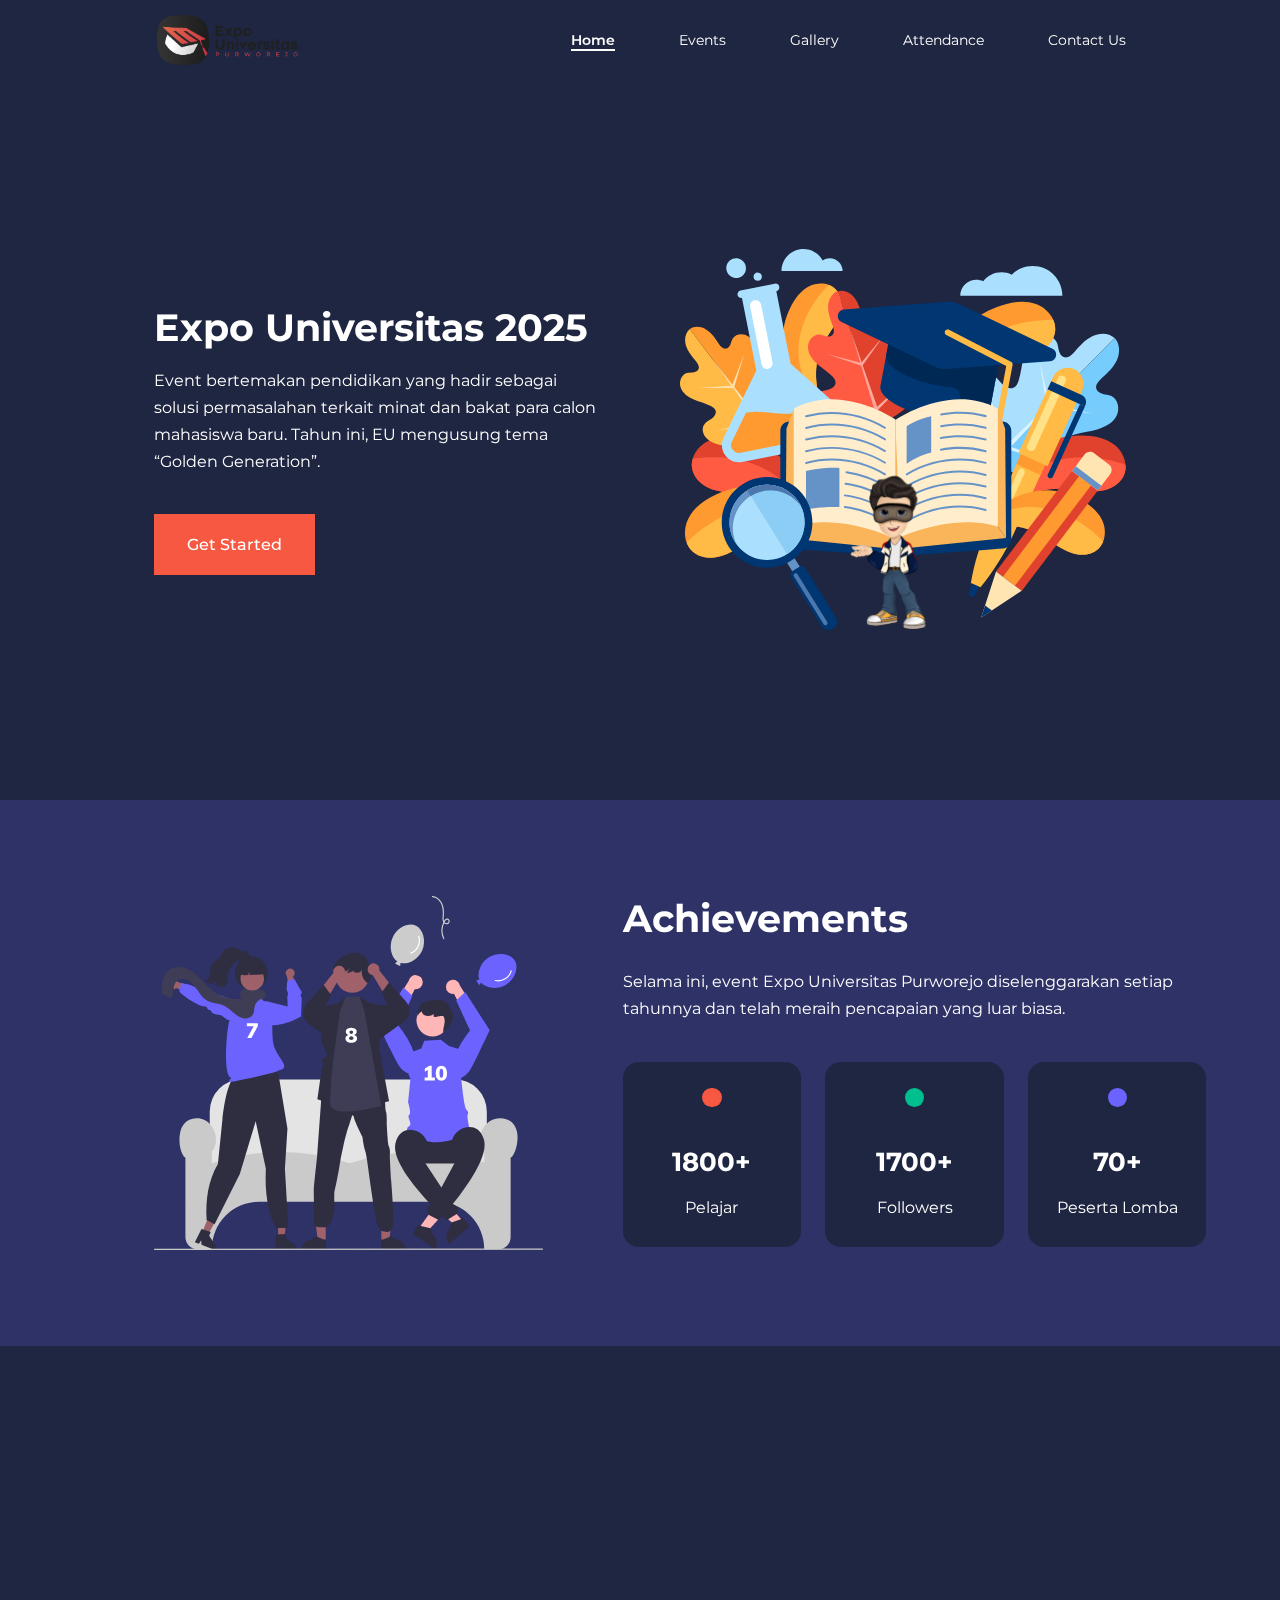
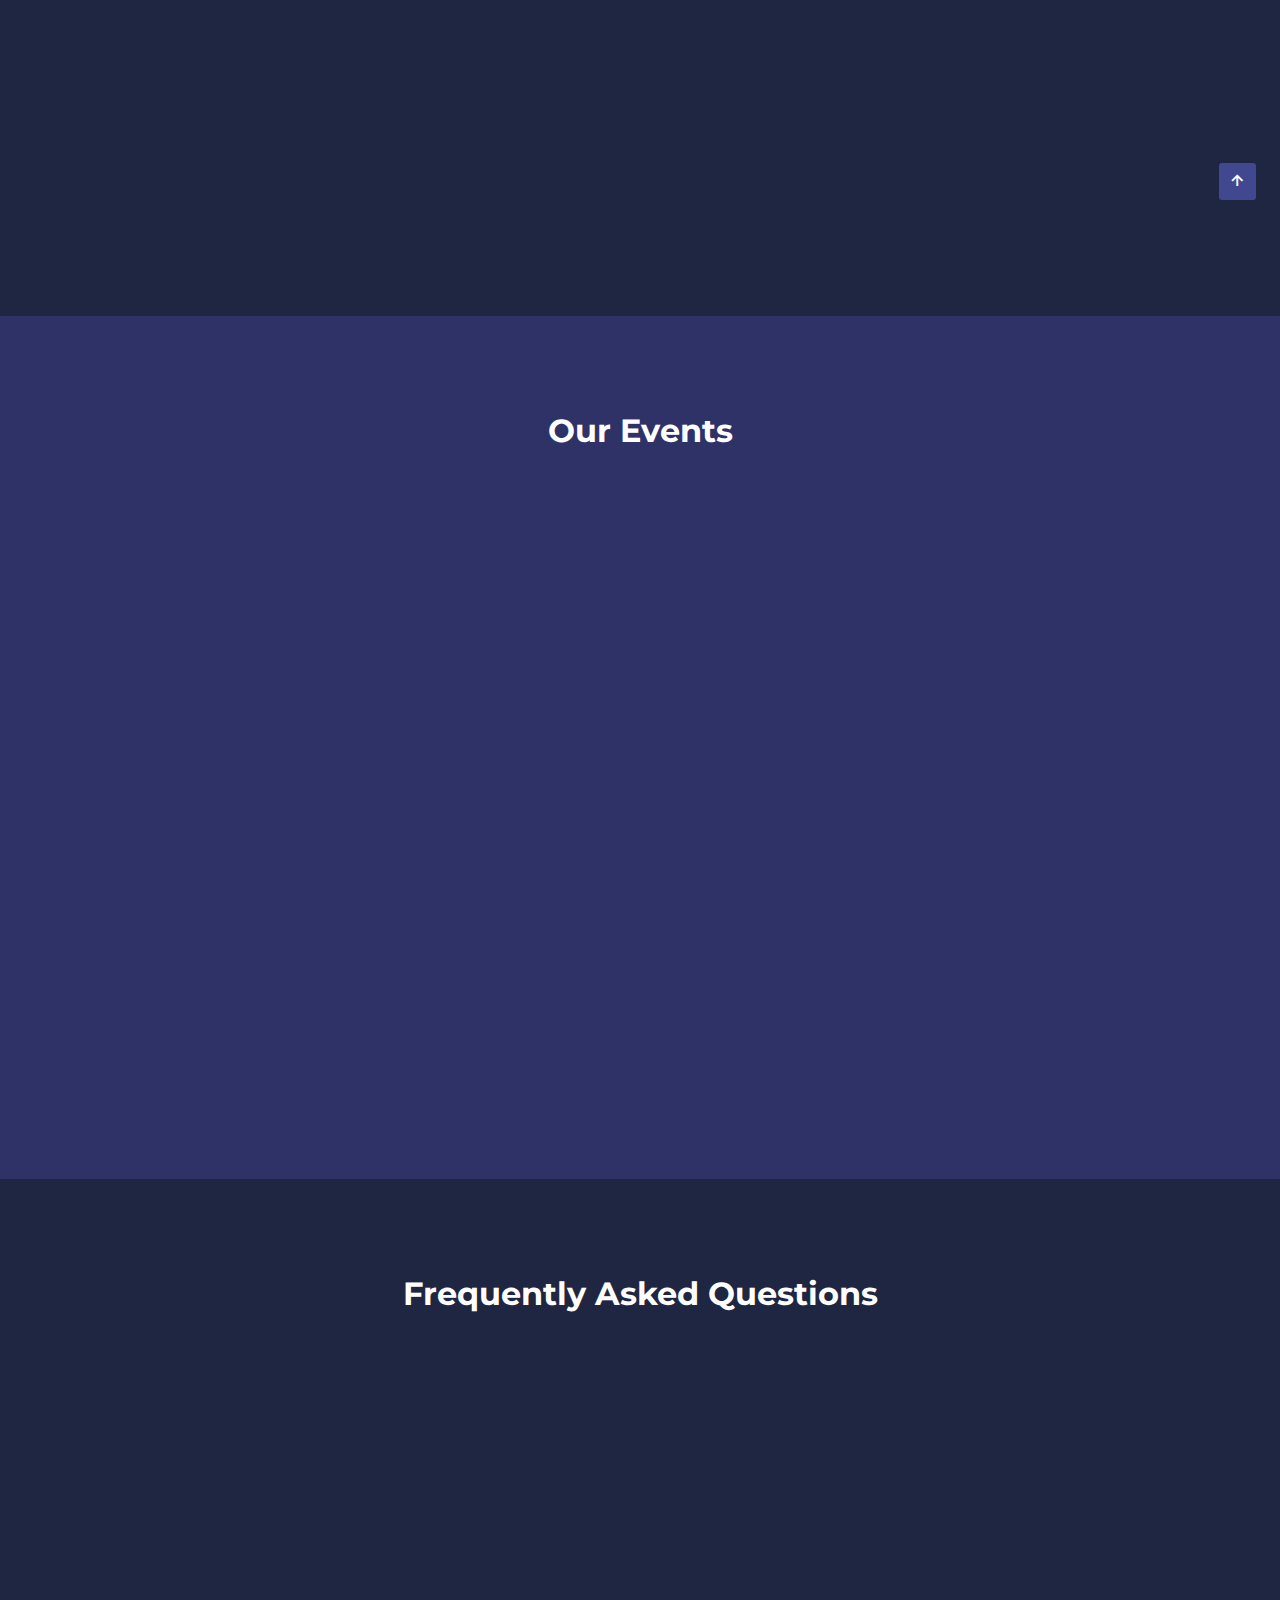
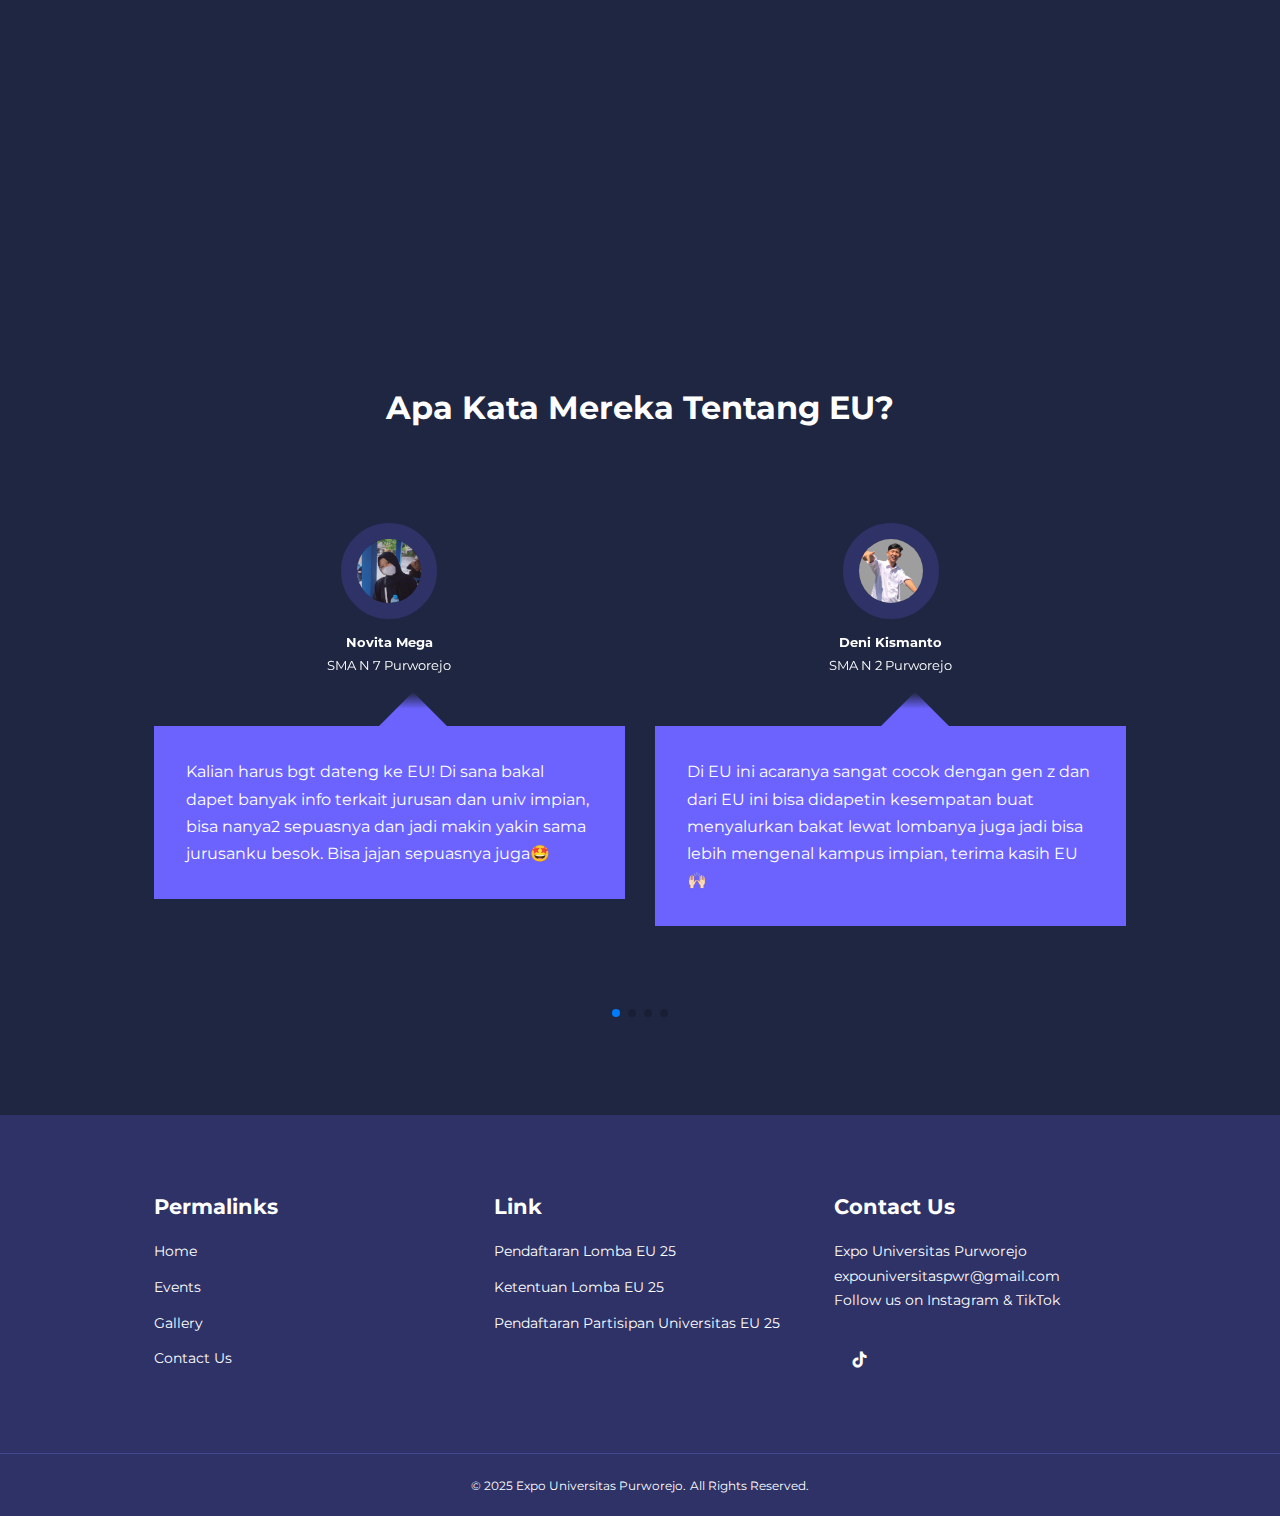
==== commit 6b27e54a: "update link partisipan" ====
--- a/index.html
+++ b/index.html
@@ -420,16 +420,16 @@
                 >Ketentuan Lomba EU 25</a
               >
             </li>
-            <!-- <li>
+            <li>
               <a
-                href="https://bit.ly/PendaftaranPartisipanUniversitasEU24"
+                href="https://bit.ly/PartisipanEU2025"
                 target="_blank"
-                >Pendaftaran Partisipan Universitas EU 24</a
+                >Pendaftaran Partisipan Universitas EU 25</a
               >
             </li>
-            <li>
+            <!-- <li>
               <a href="https://bit.ly/RegistrasiTalkshowEU24" target="_blank"
-                >Pendaftaran Partisipan Talkshow EU 24</a
+                >Pendaftaran Partisipan Talkshow EU 25</a
               >
             </li> -->
           </ul>
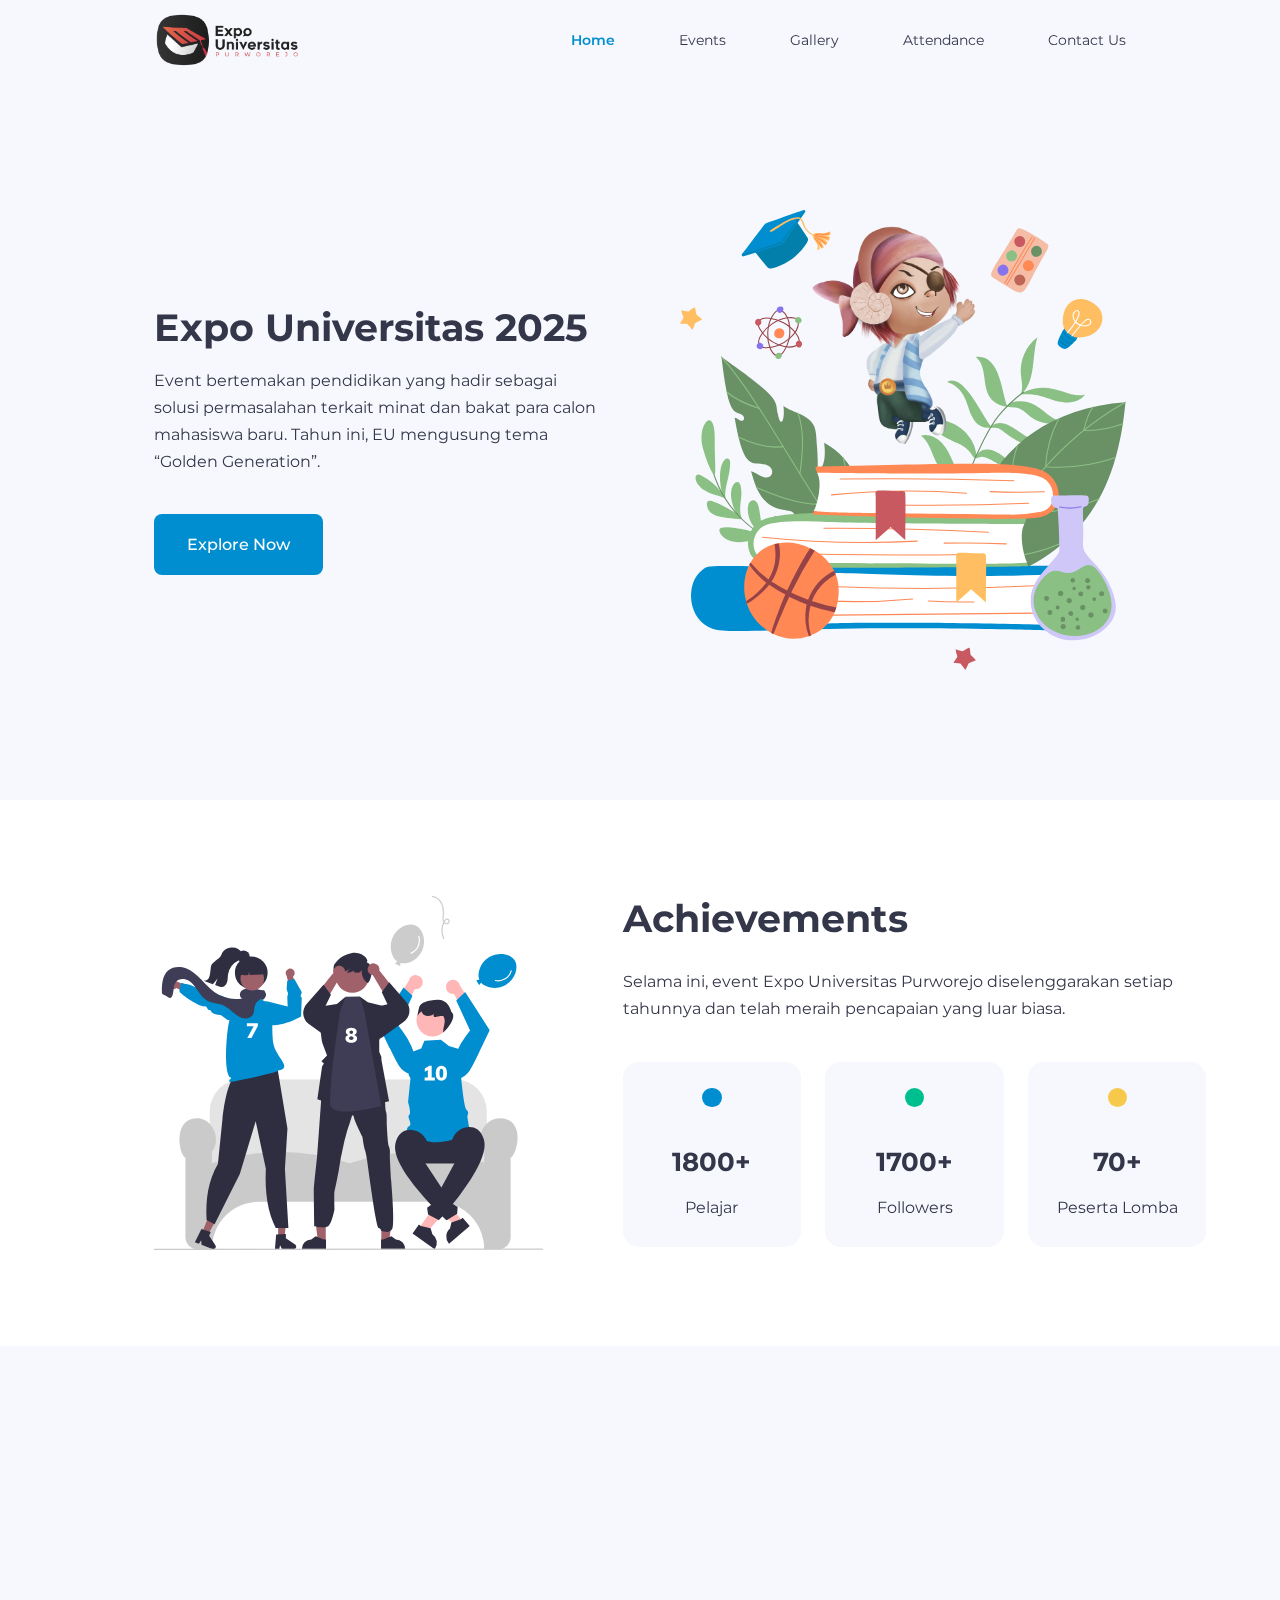
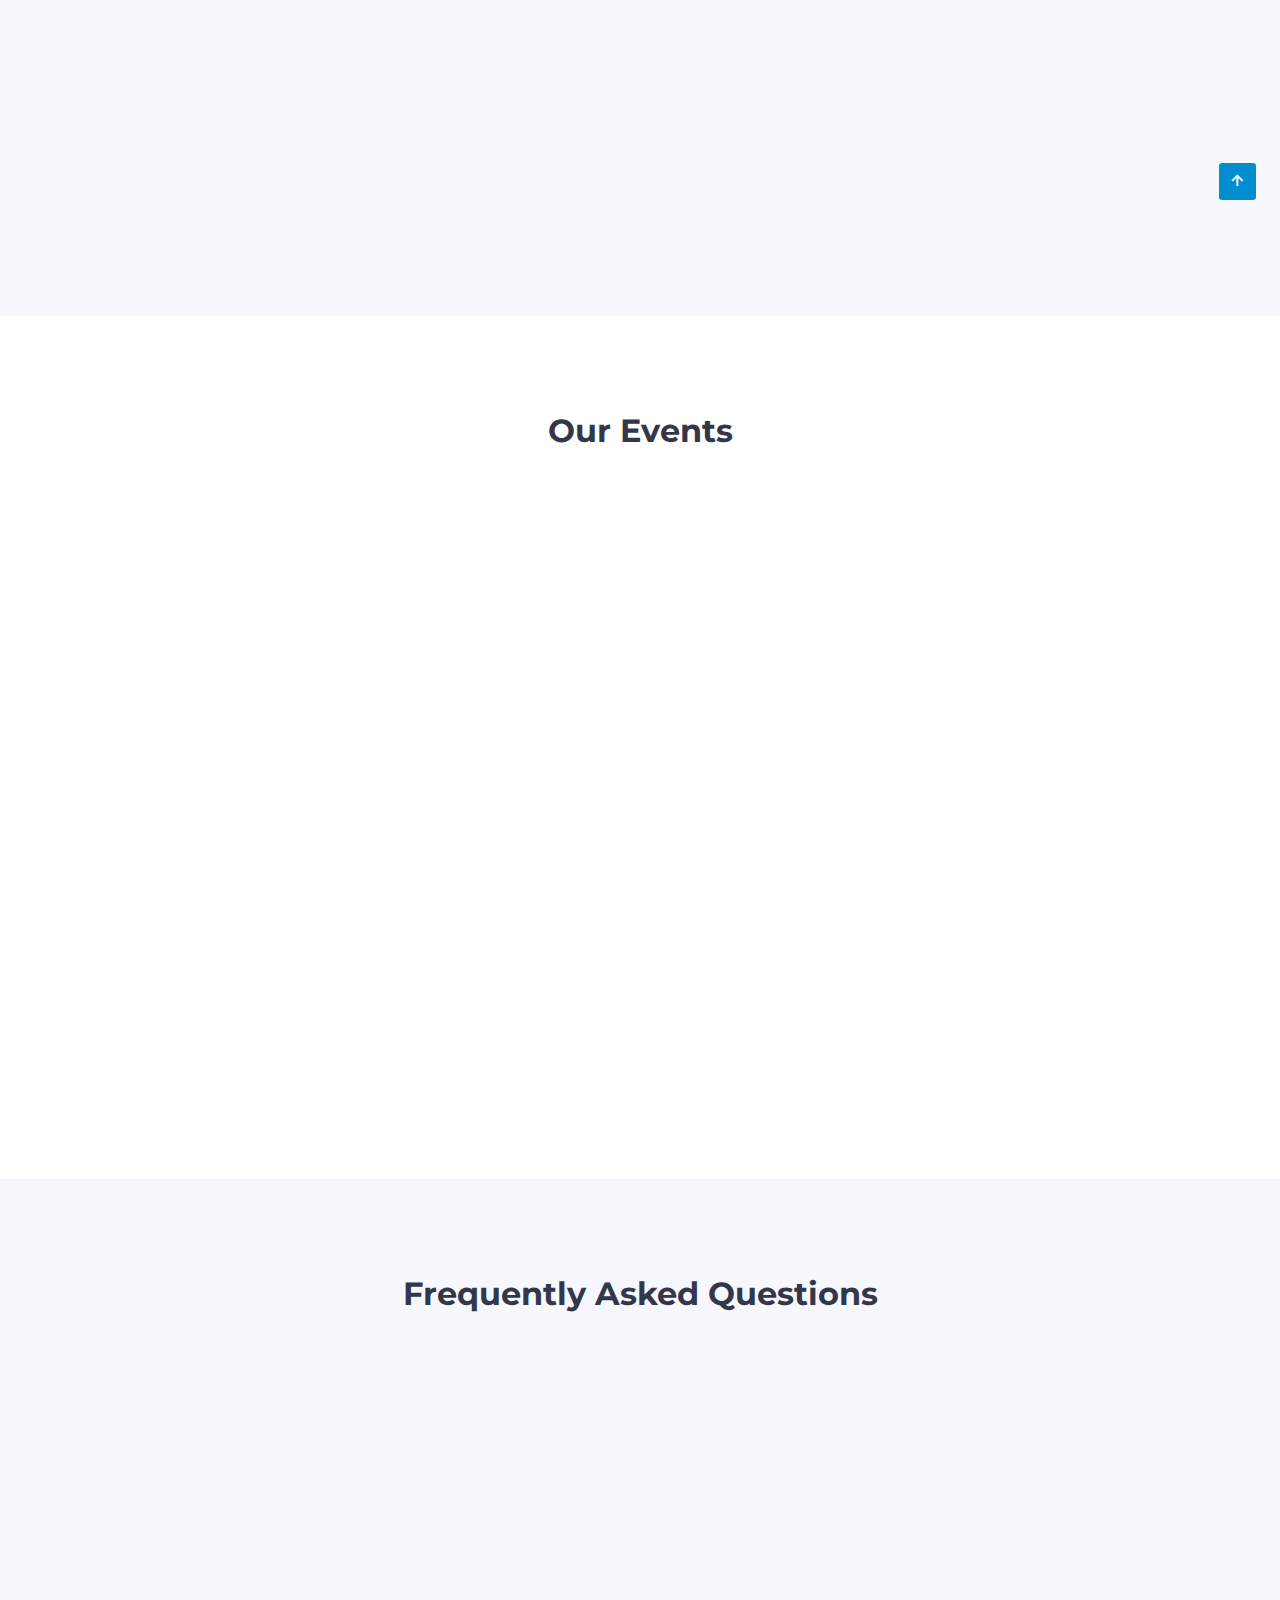
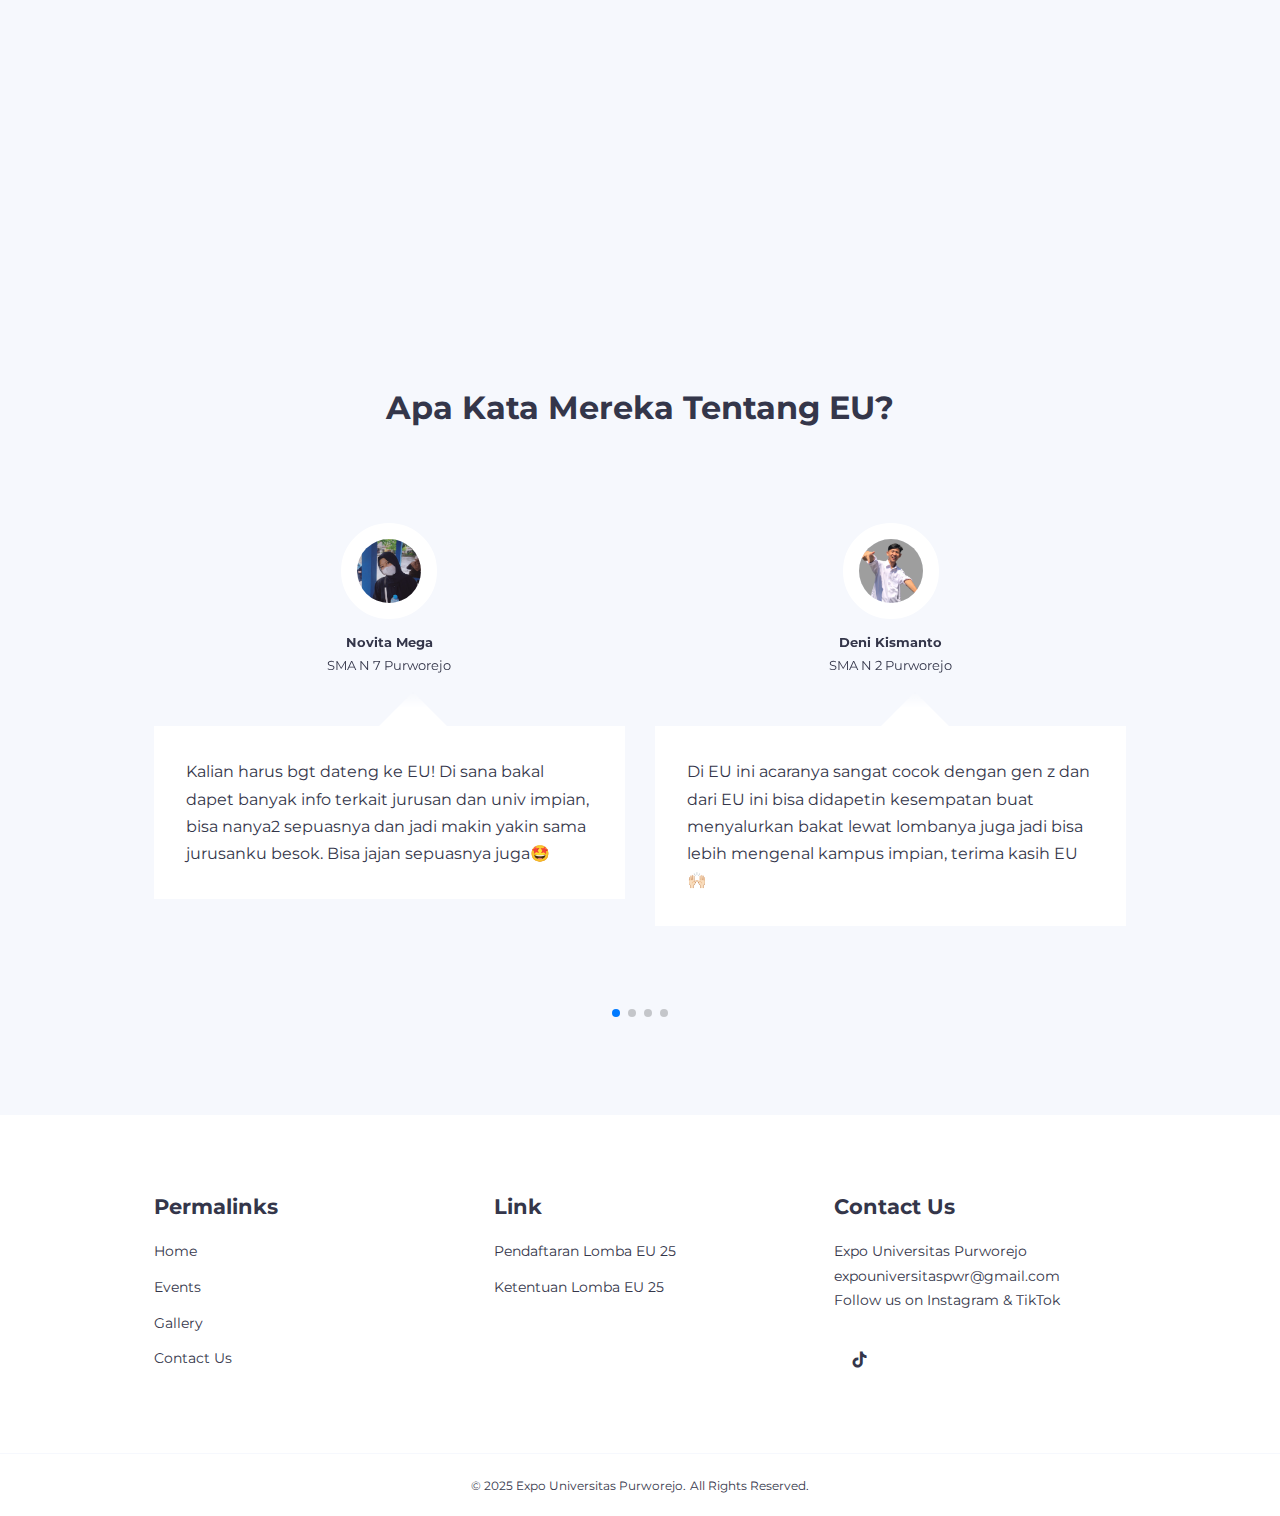
==== commit b53cd1bc: "update theme eu 2025" ====
--- a/index.html
+++ b/index.html
@@ -70,7 +70,7 @@
             terkait minat dan bakat para calon mahasiswa baru. Tahun ini, EU
             mengusung tema “Golden Generation”.
           </p>
-          <a href="events.html" class="btn btn-primary">Get Started</a>
+          <a href="events.html" class="btn btn-primary">Explore Now</a>
         </div>
 
         <div class="header_right">
@@ -97,7 +97,7 @@
           <div class="achievements_cards">
             <article class="achievement_card">
               <span class="achievement_icon">
-                <i class="uil uil-users-alt"></i>
+                <i class="uil uil-users-alt icon_color"></i>
               </span>
               <h3>1800+</h3>
               <p>Pelajar</p>
@@ -105,7 +105,7 @@
 
             <article class="achievement_card">
               <span class="achievement_icon">
-                <i class="uil uil-user-circle"></i>
+                <i class="uil uil-user-circle icon_color"></i>
               </span>
               <h3>1700+</h3>
               <p>Followers</p>
@@ -113,7 +113,7 @@
 
             <article class="achievement_card">
               <span class="achievement_icon">
-                <i class="uil uil-award"></i>
+                <i class="uil uil-award icon_color"></i>
               </span>
               <h3>70+</h3>
               <p>Peserta Lomba</p>
@@ -134,7 +134,7 @@
           <div class="coorperations_cards">
             <article class="coorperation_card">
               <span class="coorperation_icon">
-                <i class="uil uil-university"></i>
+                <i class="uil uil-university icon_color"></i>
               </span>
               <h3>25+</h3>
               <p>Universitas</p>
@@ -142,7 +142,7 @@
 
             <article class="coorperation_card">
               <span class="coorperation_icon">
-                <i class="uil uil-dollar-alt"></i>
+                <i class="uil uil-dollar-alt icon_color"></i>
               </span>
               <h3>15+</h3>
               <p>Sponsor</p>
@@ -150,7 +150,7 @@
 
             <article class="coorperation_card">
               <span class="coorperation_icon">
-                <i class="uil uil-user-arrows"></i>
+                <i class="uil uil-user-arrows icon_color"></i>
               </span>
               <h3>13+</h3>
               <p>Media Partner</p>
@@ -170,7 +170,7 @@
       <div class="container courses_container">
         <article class="course_left">
           <div class="course_image">
-            <img src="./images/lomba-banner.jpg" />
+            <img src="./images/lomba-banner.png" />
           </div>
           <div class="course_info">
             <h4>Lomba Expo Universitas 2025</h4>
@@ -185,7 +185,7 @@
 
         <article class="course_middle">
           <div class="course_image">
-            <img src="./images/expo-banner.jpg" />
+            <img src="./images/expo-banner.png" />
           </div>
           <div class="course_info">
             <h4>Expo Universitas Purworejo 2025</h4>
@@ -200,7 +200,7 @@
 
         <article class="course_right">
           <div class="course_image">
-            <img src="./images/talkshow-banner.jpg" />
+            <img src="./images/talkshow-banner.png" />
           </div>
           <div class="course_info">
             <h4>Talkshow Expo Universitas Purworejo 2025</h4>
@@ -237,7 +237,7 @@
             <h4>Kapan Expo Universitas Purworejo akan dilaksanakan?</h4>
             <p>
               Expo Universitas Purworejo 2025 akan dilaksanakan pada tanggal
-              13-14 Januari 2025 mendatang.
+              11-12 Januari 2025 mendatang.
             </p>
           </div>
         </article>
@@ -420,16 +420,16 @@
                 >Ketentuan Lomba EU 25</a
               >
             </li>
-            <li>
+            <!-- <li>
               <a
-                href="https://bit.ly/PartisipanEU2025"
+                href="https://bit.ly/PendaftaranPartisipanUniversitasEU24"
                 target="_blank"
-                >Pendaftaran Partisipan Universitas EU 25</a
+                >Pendaftaran Partisipan Universitas EU 24</a
               >
             </li>
-            <!-- <li>
+            <li>
               <a href="https://bit.ly/RegistrasiTalkshowEU24" target="_blank"
-                >Pendaftaran Partisipan Talkshow EU 25</a
+                >Pendaftaran Partisipan Talkshow EU 24</a
               >
             </li> -->
           </ul>
--- a/css/style.css
+++ b/css/style.css
@@ -9,17 +9,18 @@
 }
 
 :root {
-  --color-primary: #6c63ff;
+  --color-primary: #ffffff;
   --color-success: #00bf8e;
   --color-warning: #f7c94b;
-  --color-danger: #f75842;
+  --color-danger: #008ed0;
   --color-danger-variant: rgba(247, 88, 66, 0.4);
-  --color-white: #fff;
+  --color-white: #ffffff;
+  --color-text: #34364a;
   --color-light: rgba(255, 255, 255, 0.7);
   --color-black: #000;
-  --color-bg: #1f2641;
-  --color-bg1: #2e3267;
-  --color-bg2: #424890;
+  --color-bg: #f6f8fd;
+  --color-bg1: #ffffff;
+  --color-bg2: #f6f8fd;
 
   --container-width-lg: 76%;
   --container-width-md: 90%;
@@ -35,7 +36,7 @@
 body {
   font-family: "Montserrat", sans-serif;
   line-height: 1.7;
-  color: var(--color-white);
+  color: var(--color-text);
   background: var(--color-bg);
 }
 
@@ -78,7 +79,7 @@
 }
 
 a {
-  color: var(--color-white);
+  color: var(--color-text);
 }
 
 img {
@@ -89,18 +90,19 @@
 
 .btn {
   display: inline-block;
-  background: var(--color-white);
+  background: var(--color-text);
   color: var(--color-black);
   padding: 1rem 2rem;
   border: 1px solid transparent;
+  border-radius: 8px;
   font-weight: 500;
   transition: var(--transition);
 }
 
 .btn:hover {
   background: transparent;
-  color: var(--color-white);
-  border-color: var(--color-white);
+  color: var(--color-text);
+  border-color: var(--color-text);
 }
 
 .btn-primary {
@@ -110,8 +112,8 @@
 
 .btn-secondary {
   background: transparent;
-  color: var(--color-white);
-  border: 1px solid var(--color-white);
+  color: var(--color-text);
+  border: 1px solid var(--color-text);
 }
 
 /* ========================== NAVBAR ========================== */
@@ -129,7 +131,7 @@
 
 .window-scroll {
   background: var(--color-primary);
-  box-shadow: 0 1rem 2rem rgba(0, 0, 0, 0.2);
+  box-shadow: 0 1rem 2rem rgba(0, 0, 0, 0.06);
 }
 
 .nav_container {
@@ -155,12 +157,12 @@
 }
 
 .nav_menu a:hover {
-  color: var(--color-bg2);
+  color: var(--color-danger);
 }
 
 .nav_menu .active_menu {
   font-weight: 600;
-  border-bottom: 2px solid white;
+  color: var(--color-danger);
 }
 
 /* ---- SCROLL TOP ---- */
@@ -174,12 +176,14 @@
   padding: 8px;
   font-size: 1.3rem;
   color: var(--color-white);
-  background: var(--color-bg2);
+  background: var(--color-danger);
   border-radius: 0.2rem;
 }
 
 .scroll-top .bx:hover {
   background: var(--color-bg1);
+  color: var(--color-text);
+  border: 1px solid var(--color-text);
   transition: 0.3s;
 }
 
@@ -210,6 +214,11 @@
 }
 
 /* ========================== ACHIEVEMENTS ========================== */
+
+.icon_color {
+  color: var(--color-white);
+}
+
 .about_achievements {
   margin-top: 3rem;
   background: var(--color-bg1);
@@ -264,7 +273,7 @@
 .achievement_card:hover,
 .coorperation_card:hover {
   background: var(--color-bg2);
-  box-shadow: 0 3rem 3rem rgba(0, 0, 0, 0.3);
+  box-shadow: 0 2rem 2rem rgba(0, 0, 0, 0.1);
 }
 
 .achievement_icon,
@@ -284,7 +293,7 @@
 
 .achievement_card:nth-child(3) .achievement_icon,
 .coorperation_card:nth-child(3) .coorperation_icon {
-  background: var(--color-primary);
+  background: var(--color-warning);
 }
 
 .achievement_card p,
@@ -377,6 +386,7 @@
 .faq_icon {
   align-self: flex-start;
   font-size: 1.2rem;
+  color: var(--color-danger);
 }
 
 .faq p {
@@ -510,7 +520,7 @@
     display: inline-block;
     background: transparent;
     font-size: 1.8rem;
-    color: var(--color-white);
+    color: var(--color-text);
     cursor: pointer;
   }
 
@@ -532,12 +542,12 @@
   .nav_menu li {
     width: 100%;
     height: 5.8rem;
-    /* animation: animateNavItems 400ms linear forwards;
+    animation: animateNavItems 400ms linear forwards;
     transform-origin: top right;
-    opacity: 0; */
-  }
-
-  /* .nav_menu li:nth-child(2) {
+    opacity: 0;
+  }
+
+  .nav_menu li:nth-child(2) {
     animation-delay: 200ms;
   }
 
@@ -562,7 +572,7 @@
       transform: rotateZ(0) rotateX(0) scale(1);
       opacity: 1;
     }
-  } */
+  }
 
   .nav_menu li a {
     background: var(--color-primary);
@@ -575,7 +585,7 @@
 
   .nav_menu li a:hover {
     background: var(--color-bg2);
-    color: var(--color-white);
+    color: var(--color-text);
   }
 
   /* ================ HEADER ====================*/
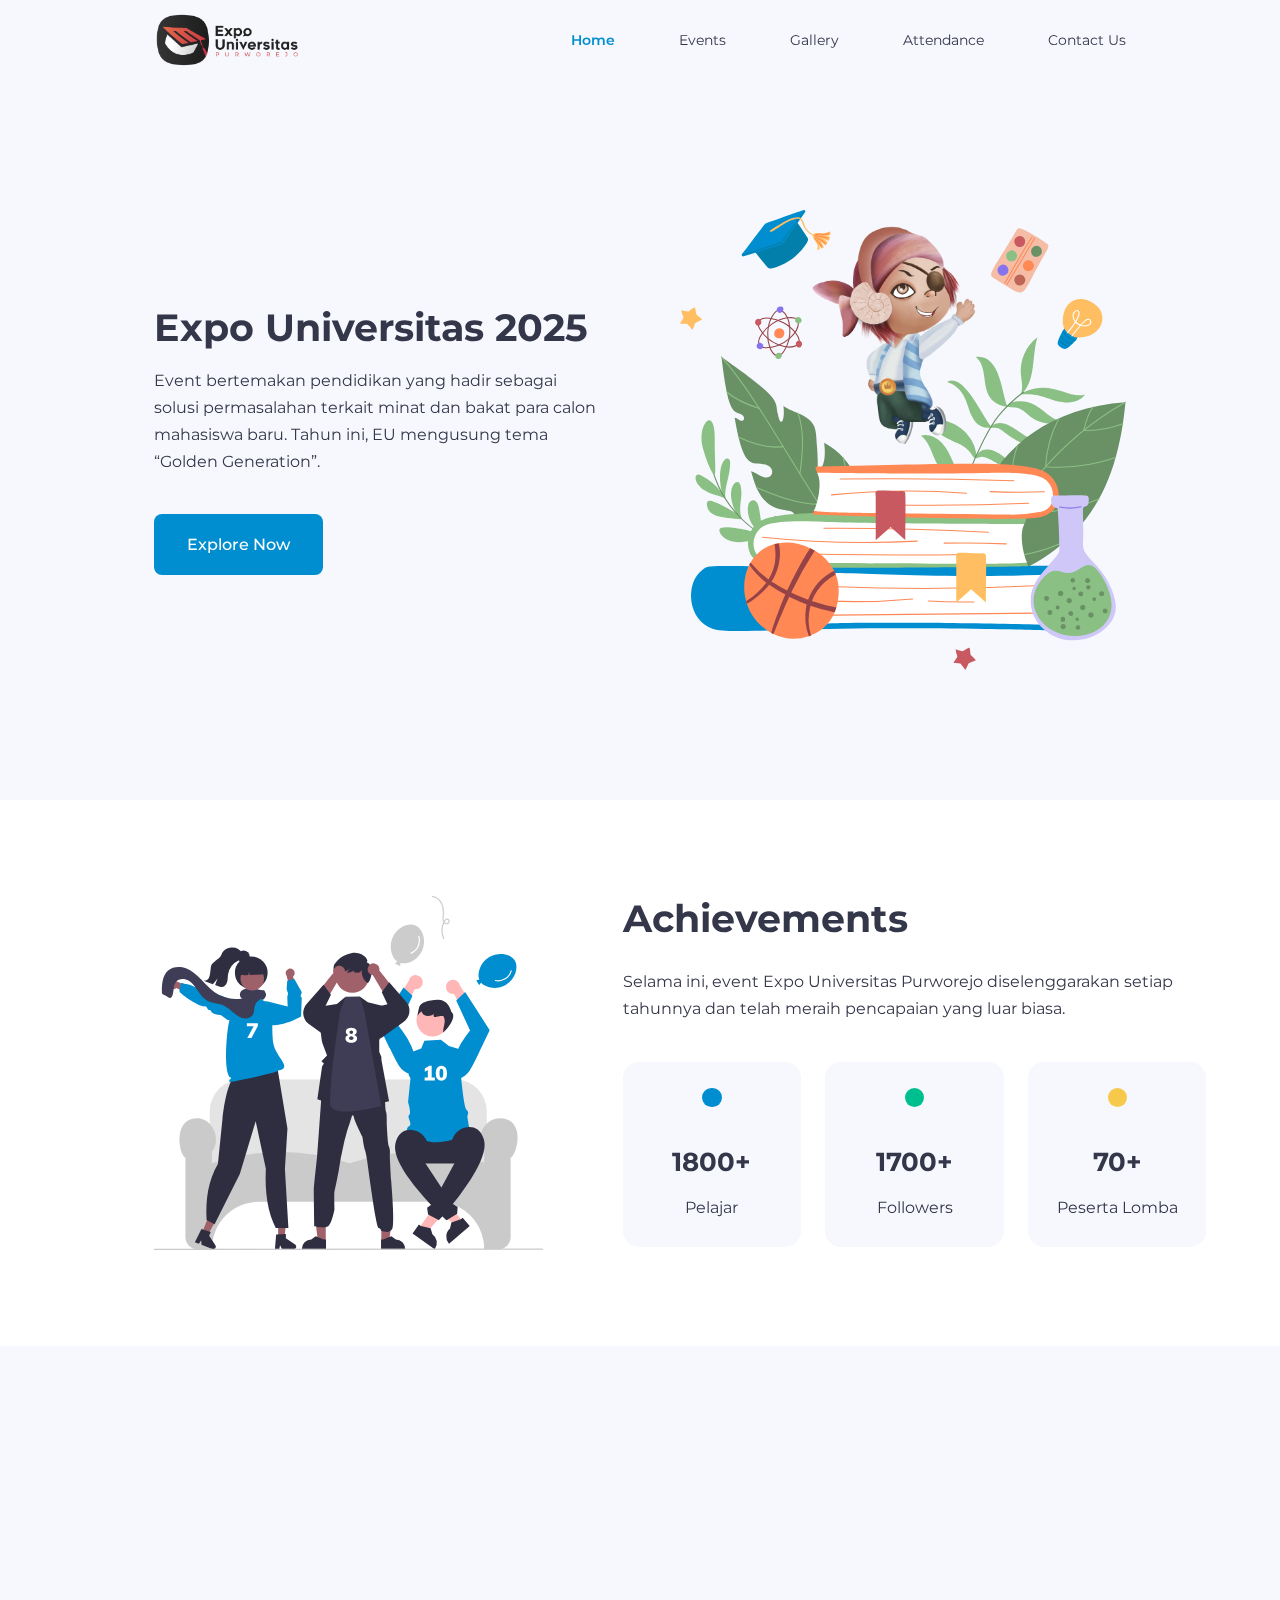
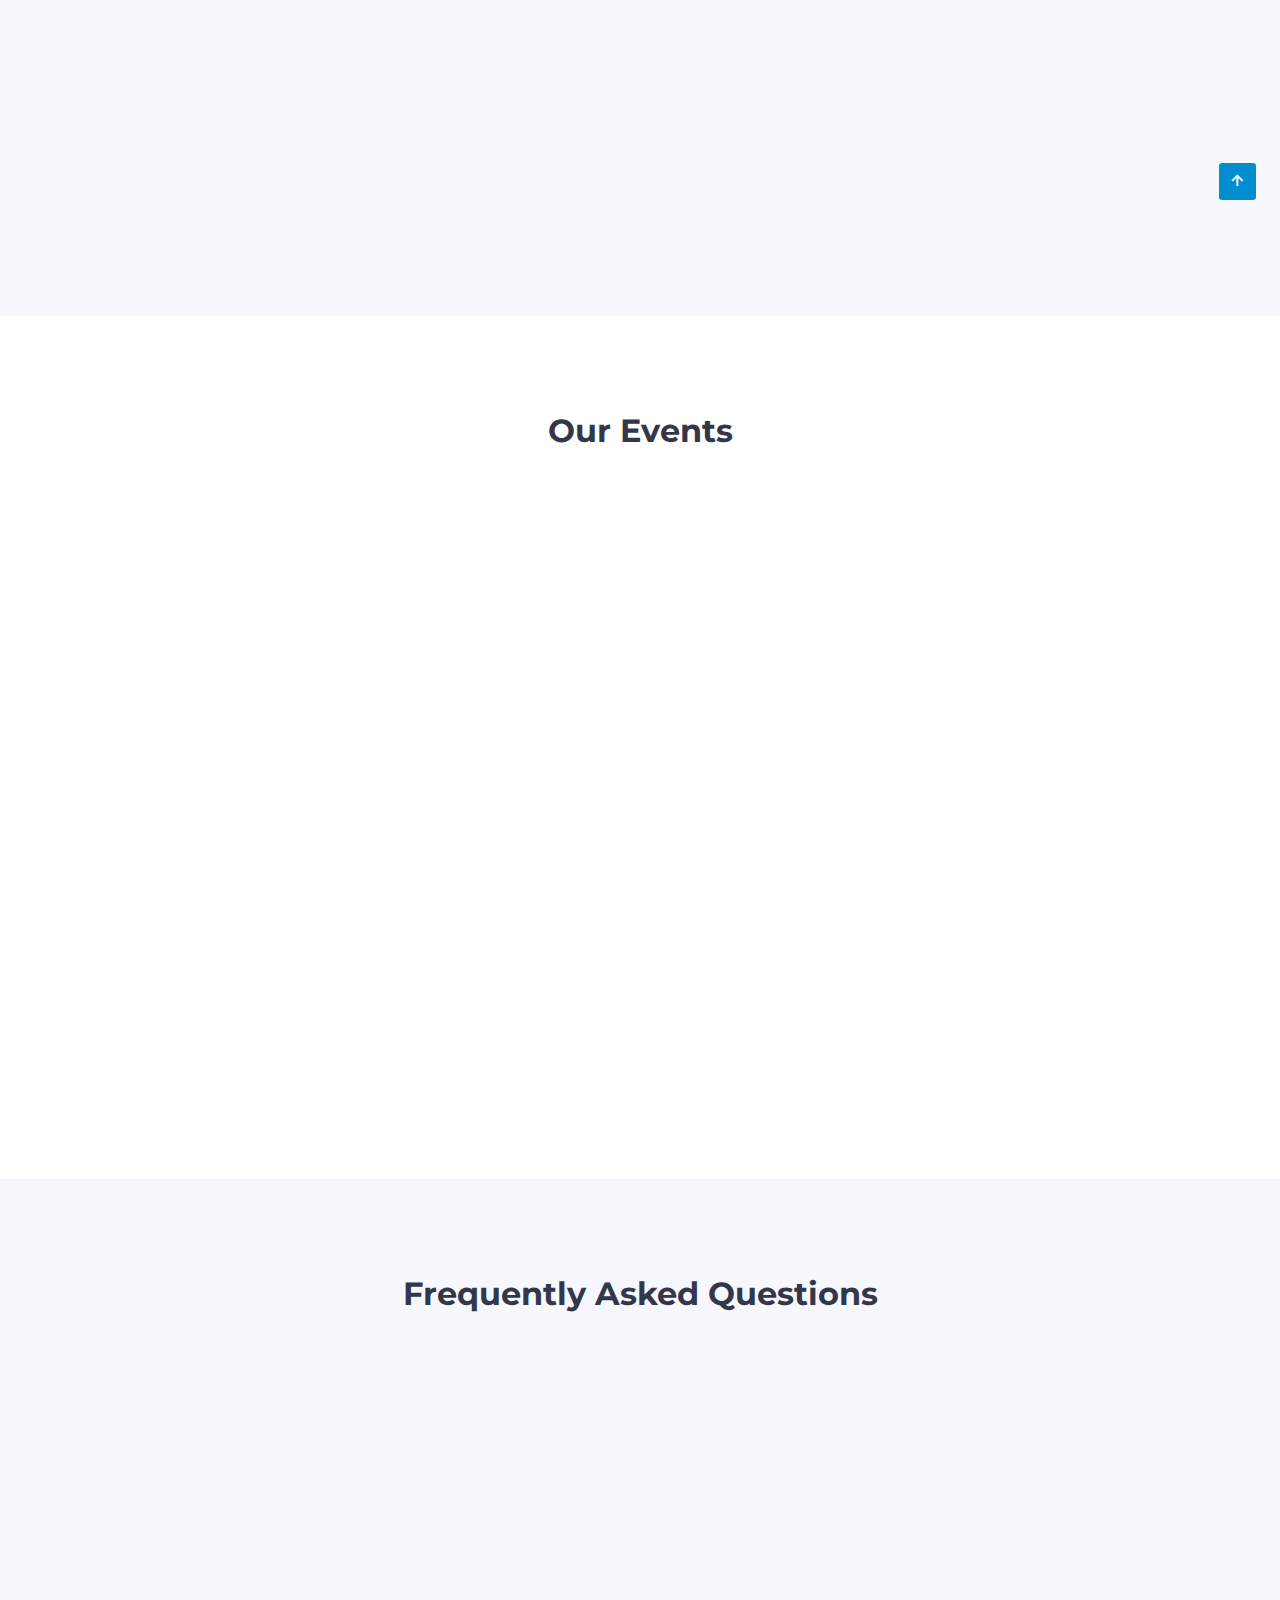
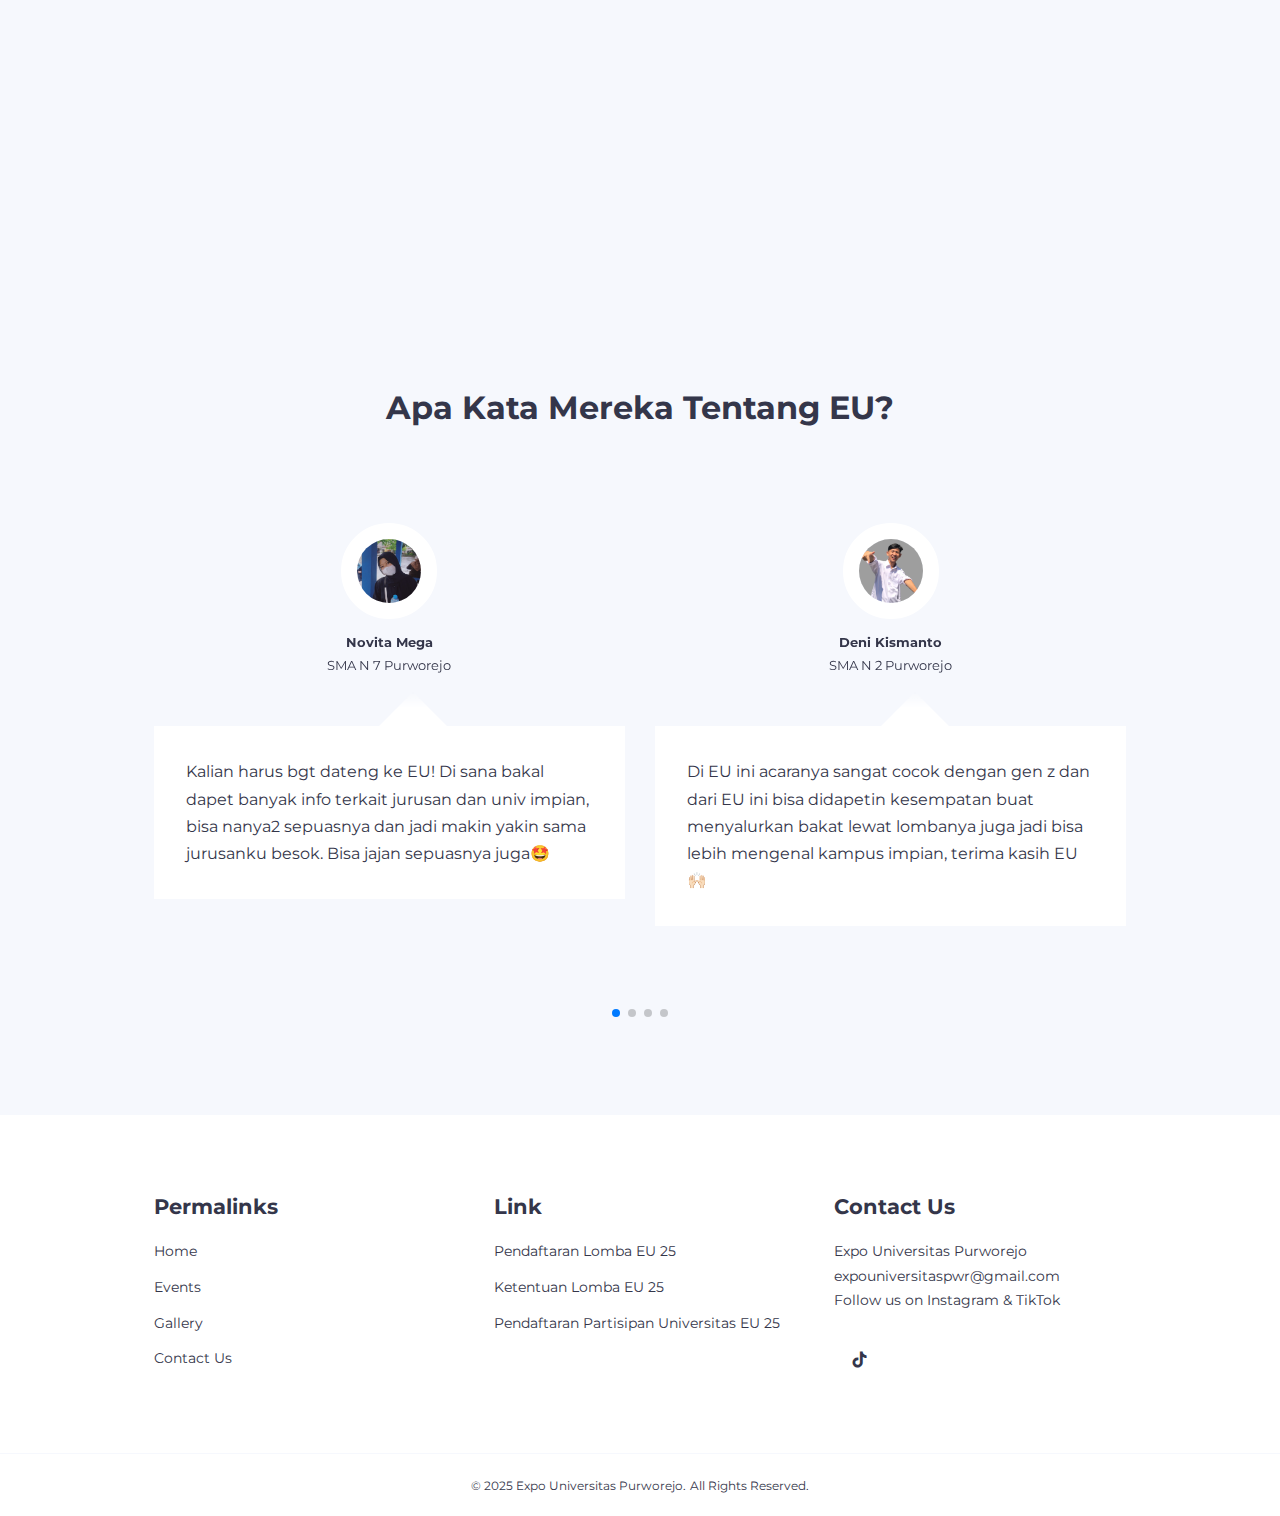
==== commit 6bedd0b1: "Merge branch 'master' of https://github.com/expouniversitaspwr/expouniversitaspwr.github.io" ====
--- a/index.html
+++ b/index.html
@@ -420,16 +420,16 @@
                 >Ketentuan Lomba EU 25</a
               >
             </li>
-            <!-- <li>
+            <li>
               <a
-                href="https://bit.ly/PendaftaranPartisipanUniversitasEU24"
+                href="https://bit.ly/PartisipanEU2025"
                 target="_blank"
-                >Pendaftaran Partisipan Universitas EU 24</a
+                >Pendaftaran Partisipan Universitas EU 25</a
               >
             </li>
-            <li>
+            <!-- <li>
               <a href="https://bit.ly/RegistrasiTalkshowEU24" target="_blank"
-                >Pendaftaran Partisipan Talkshow EU 24</a
+                >Pendaftaran Partisipan Talkshow EU 25</a
               >
             </li> -->
           </ul>
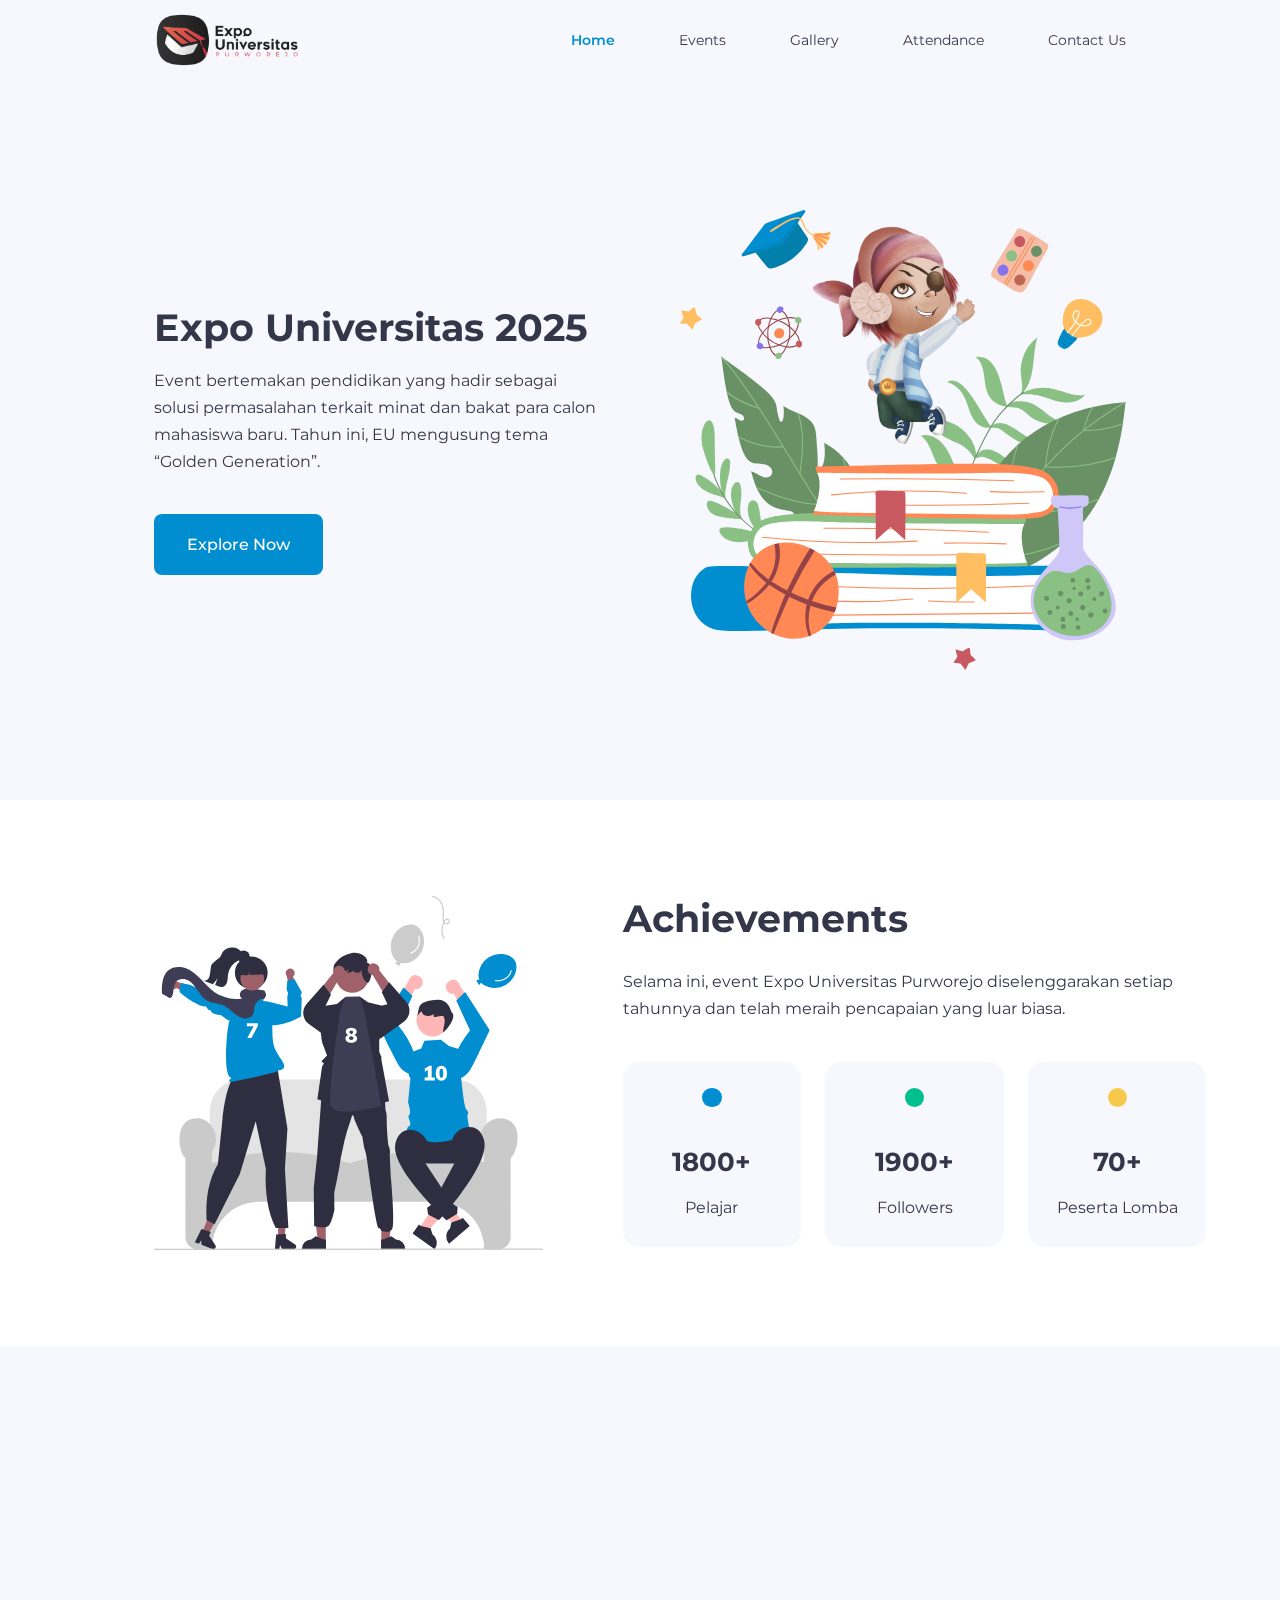
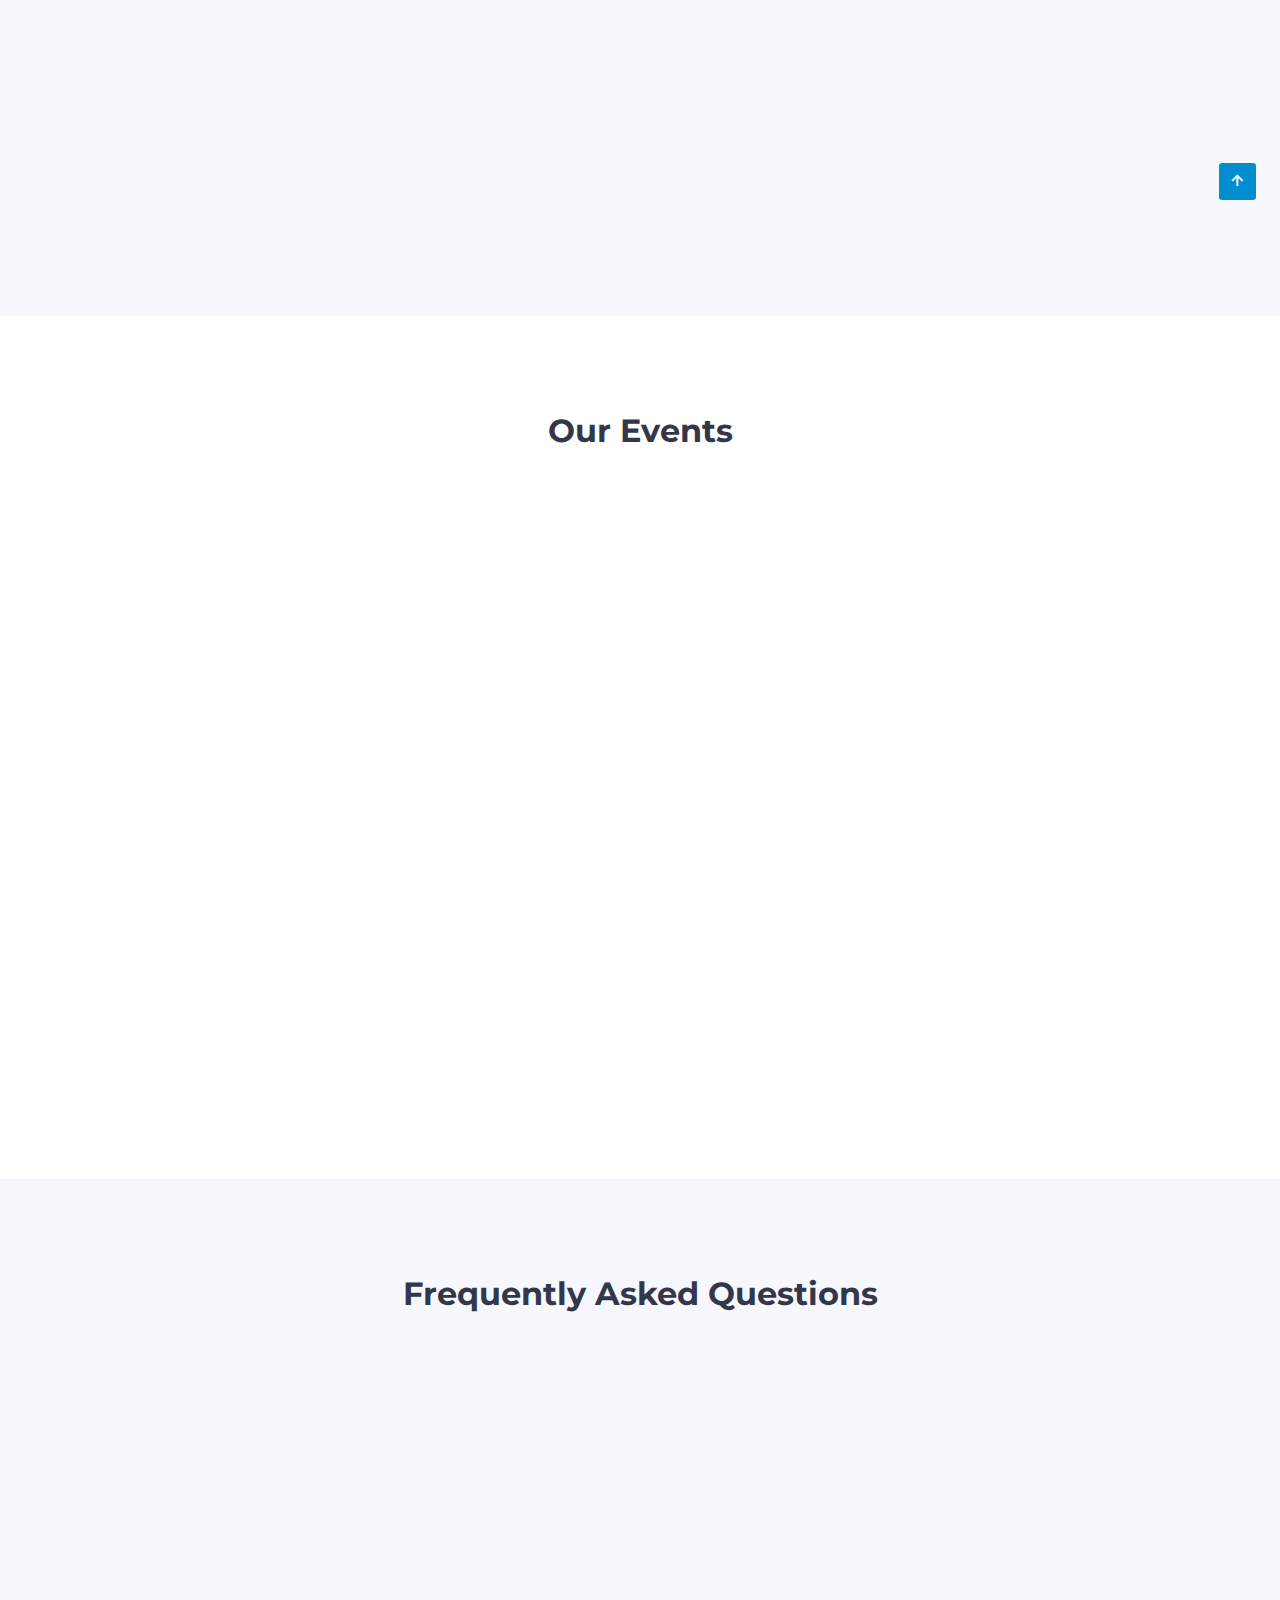
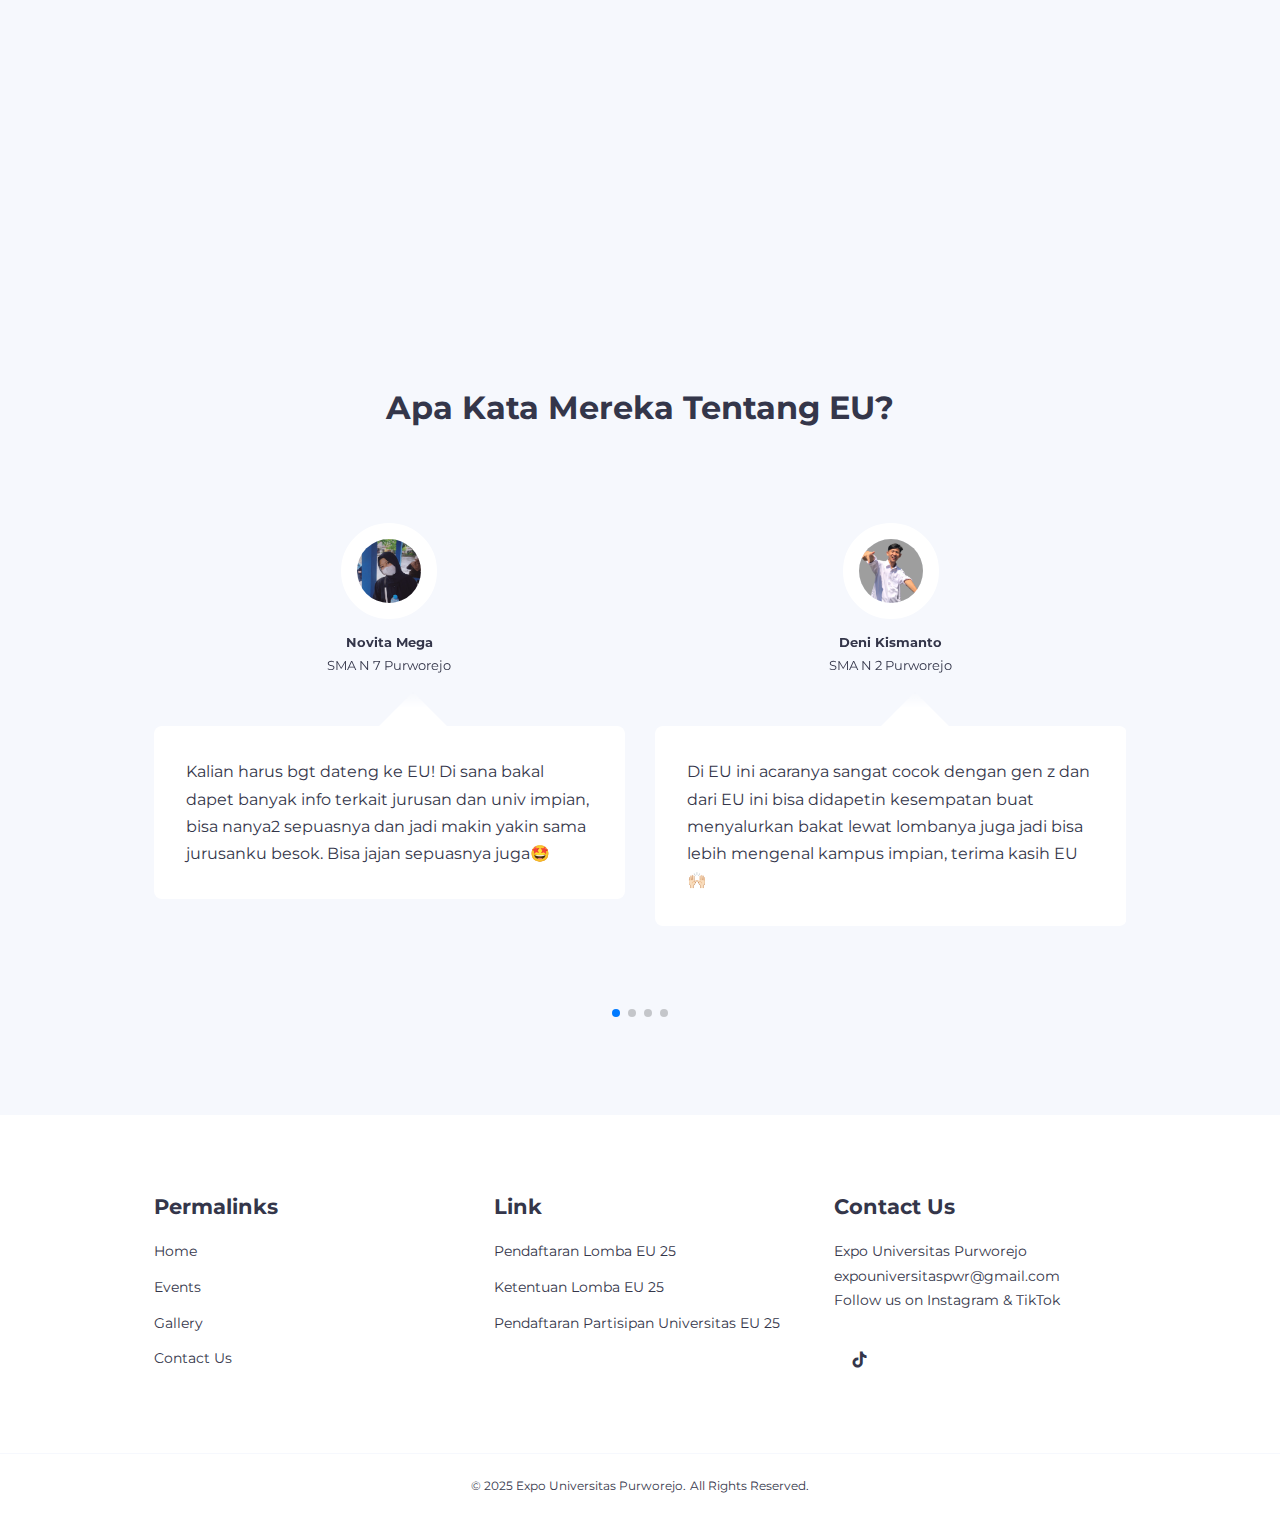
==== commit 6c1fc2a4: "fix small detail" ====
--- a/index.html
+++ b/index.html
@@ -107,7 +107,7 @@
               <span class="achievement_icon">
                 <i class="uil uil-user-circle icon_color"></i>
               </span>
-              <h3>1700+</h3>
+              <h3>1900+</h3>
               <p>Followers</p>
             </article>
 
@@ -421,9 +421,7 @@
               >
             </li>
             <li>
-              <a
-                href="https://bit.ly/PartisipanEU2025"
-                target="_blank"
+              <a href="https://bit.ly/PartisipanEU2025" target="_blank"
                 >Pendaftaran Partisipan Universitas EU 25</a
               >
             </li>
--- a/css/style.css
+++ b/css/style.css
@@ -316,6 +316,7 @@
   background: var(--color-bg);
   text-align: center;
   border: 1px solid transparent;
+  border-radius: 8px;
   transition: var(--transition);
 }
 
@@ -323,6 +324,7 @@
   background: var(--color-bg);
   text-align: center;
   border: 1px solid transparent;
+  border-radius: 8px;
   transition: var(--transition);
 }
 
@@ -330,6 +332,7 @@
   background: var(--color-bg);
   text-align: center;
   border: 1px solid transparent;
+  border-radius: 8px;
   transition: var(--transition);
 }
 
@@ -375,6 +378,7 @@
   gap: 1.4rem;
   height: fit-content;
   background-color: var(--color-primary);
+  border-radius: 8px;
   cursor: pointer;
 }
 
@@ -428,6 +432,7 @@
   padding: 2rem;
   margin-top: 3rem;
   position: relative;
+  border-radius: 8px;
 }
 
 .testimonial_body::before {
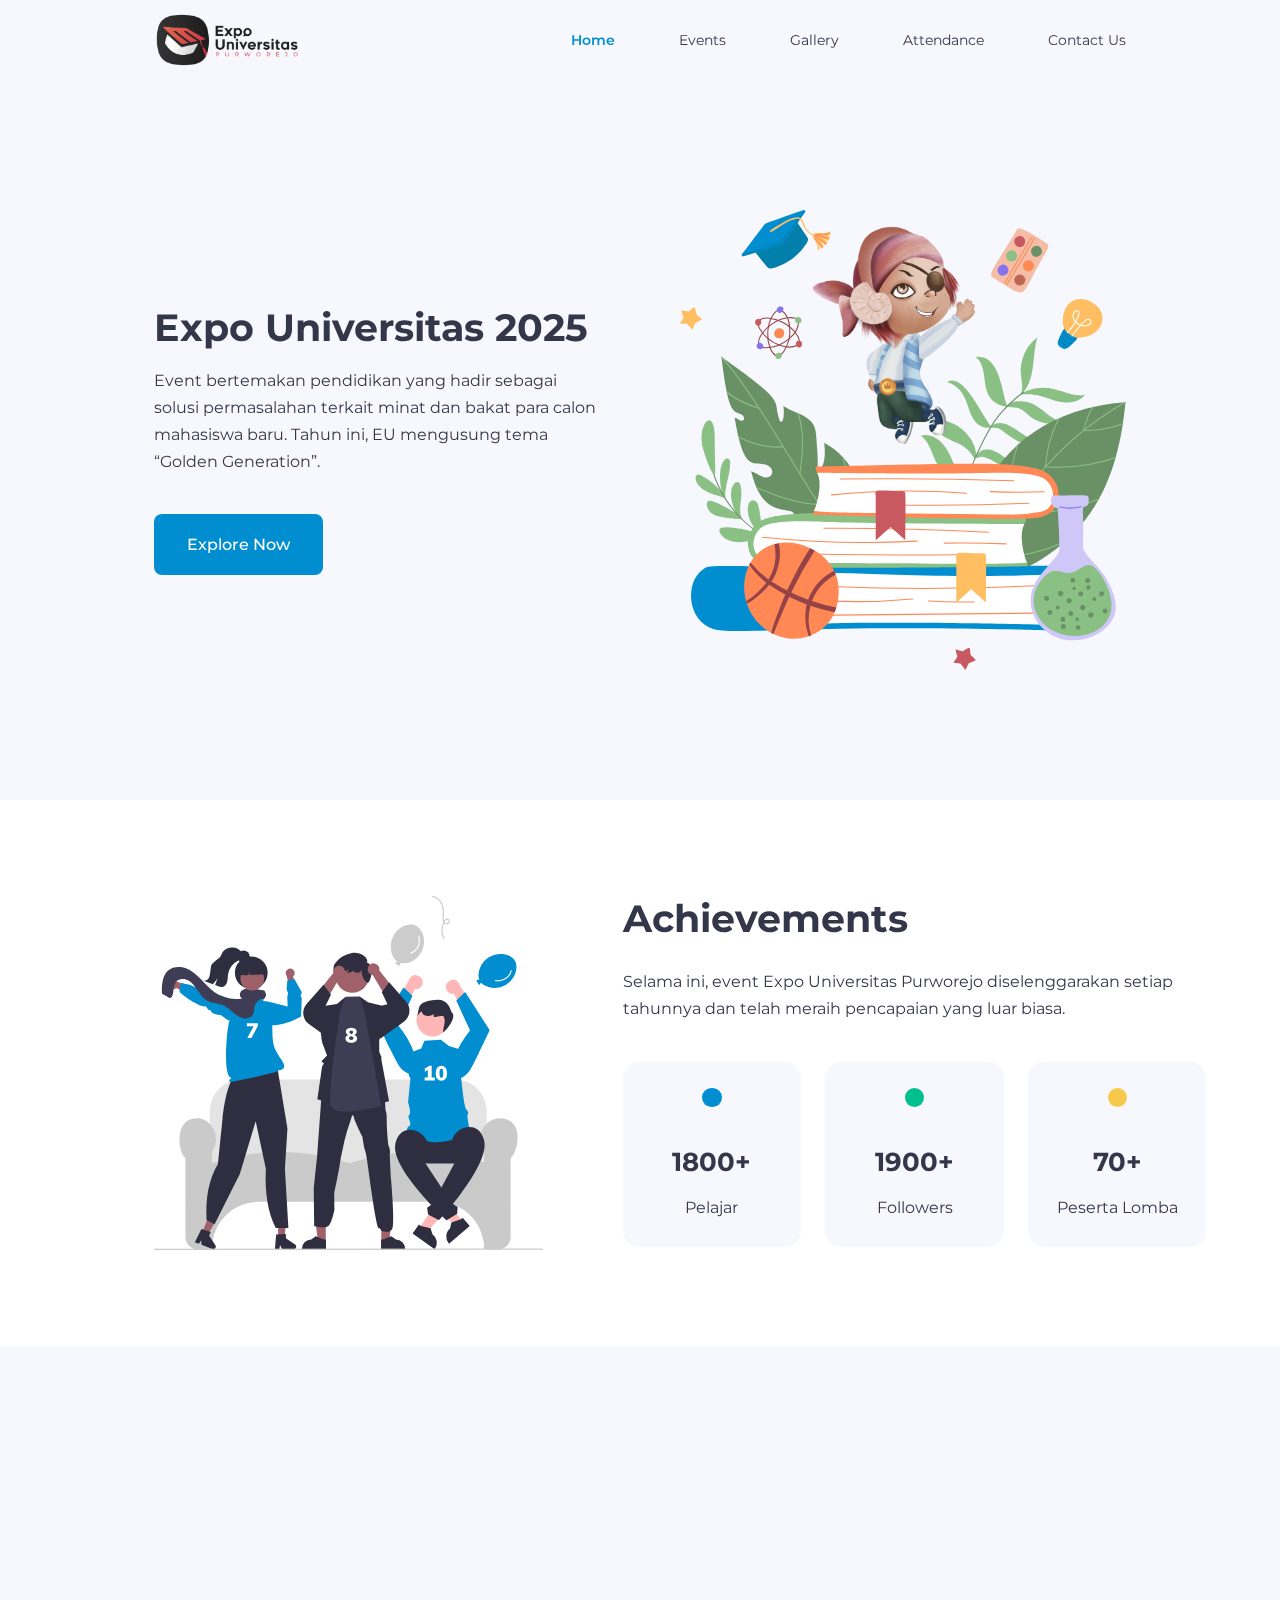
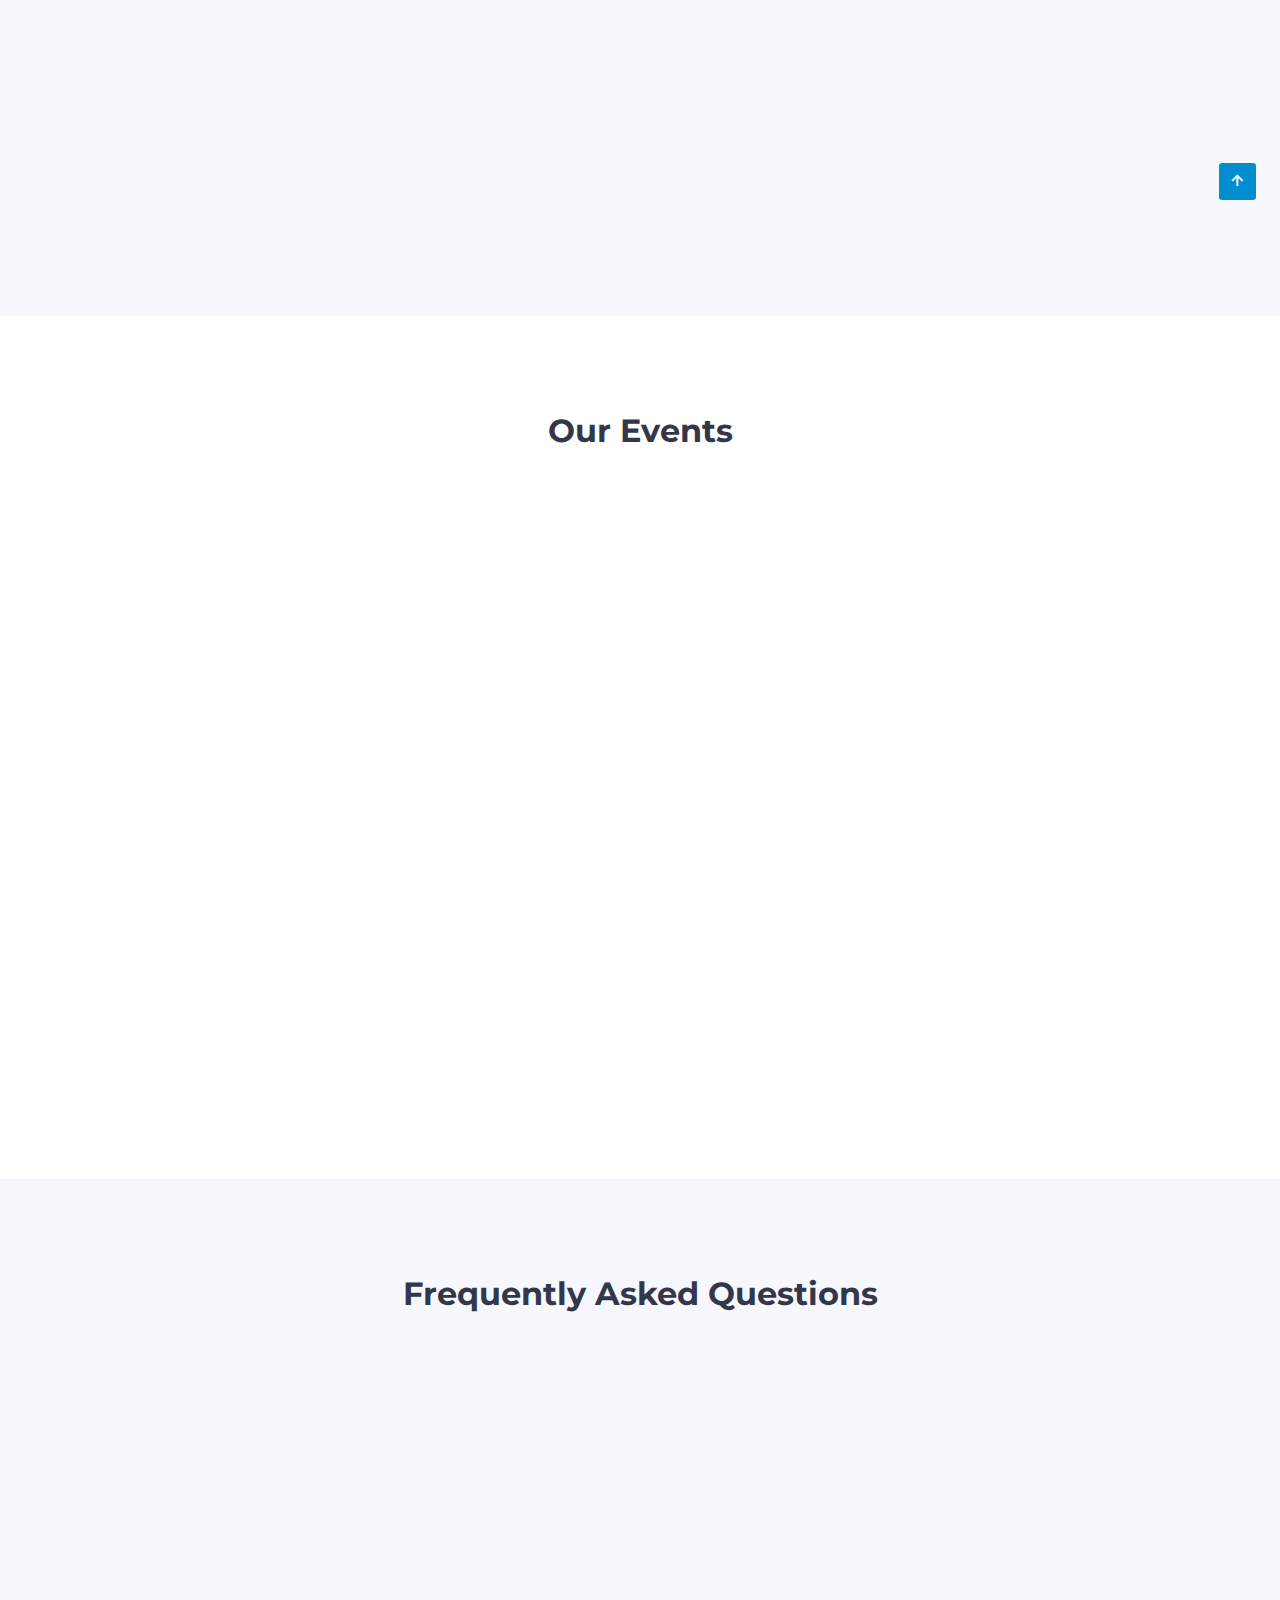
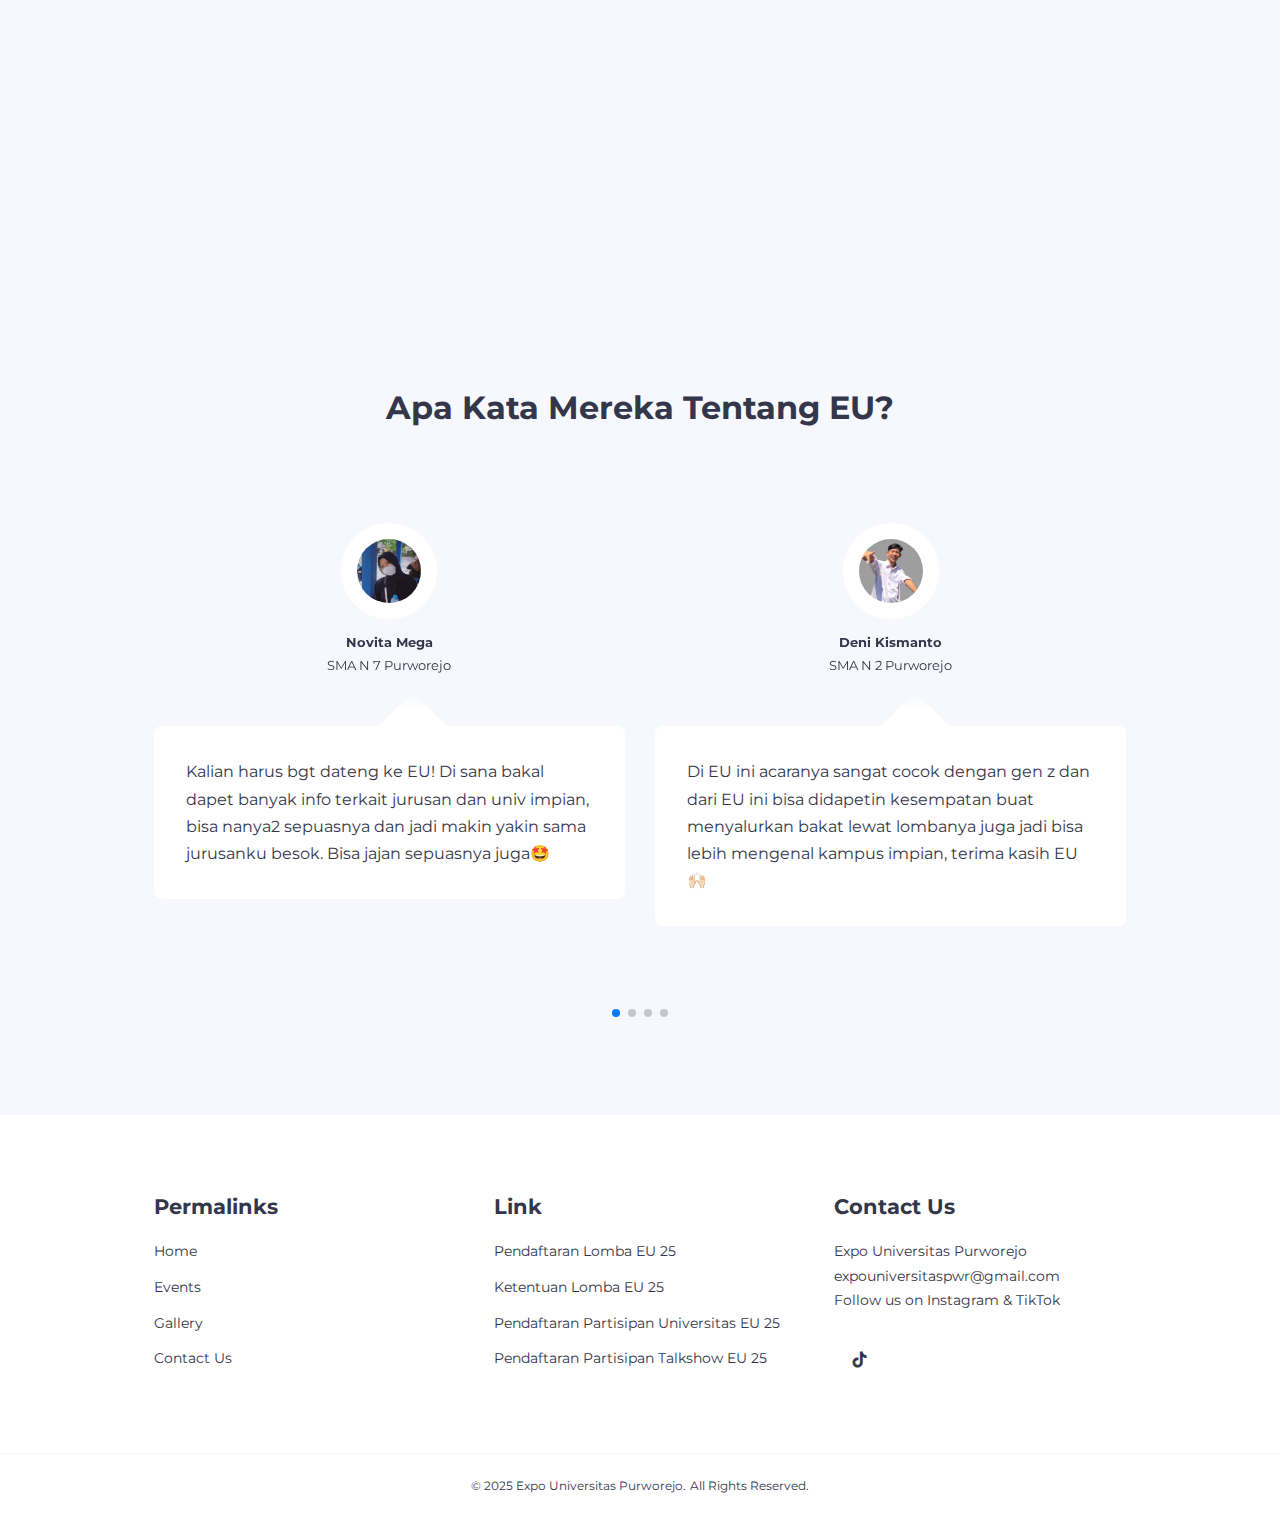
==== commit 3beb883b: "update talkshow" ====
--- a/index.html
+++ b/index.html
@@ -425,11 +425,11 @@
                 >Pendaftaran Partisipan Universitas EU 25</a
               >
             </li>
-            <!-- <li>
-              <a href="https://bit.ly/RegistrasiTalkshowEU24" target="_blank"
+            <li>
+              <a href="https://bit.ly/RegistrasiTalkshowEU2025" target="_blank"
                 >Pendaftaran Partisipan Talkshow EU 25</a
               >
-            </li> -->
+            </li>
           </ul>
         </div>
 
--- a/css/style.css
+++ b/css/style.css
@@ -103,6 +103,7 @@
   background: transparent;
   color: var(--color-text);
   border-color: var(--color-text);
+  transform: scale(1.05);
 }
 
 .btn-primary {
@@ -114,6 +115,7 @@
   background: transparent;
   color: var(--color-text);
   border: 1px solid var(--color-text);
+  margin-left: 1rem;
 }
 
 /* ========================== NAVBAR ========================== */
@@ -274,6 +276,7 @@
 .coorperation_card:hover {
   background: var(--color-bg2);
   box-shadow: 0 2rem 2rem rgba(0, 0, 0, 0.1);
+  transform: scale(1.05);
 }
 
 .achievement_icon,
@@ -635,6 +638,11 @@
     overflow-x: hidden;
   }
 
+  .btn {
+    margin: 0 auto;
+    margin-top: 1rem;
+  }
+
   /* ================ NAVBAR ====================*/
   .nav_menu {
     right: 3%;
